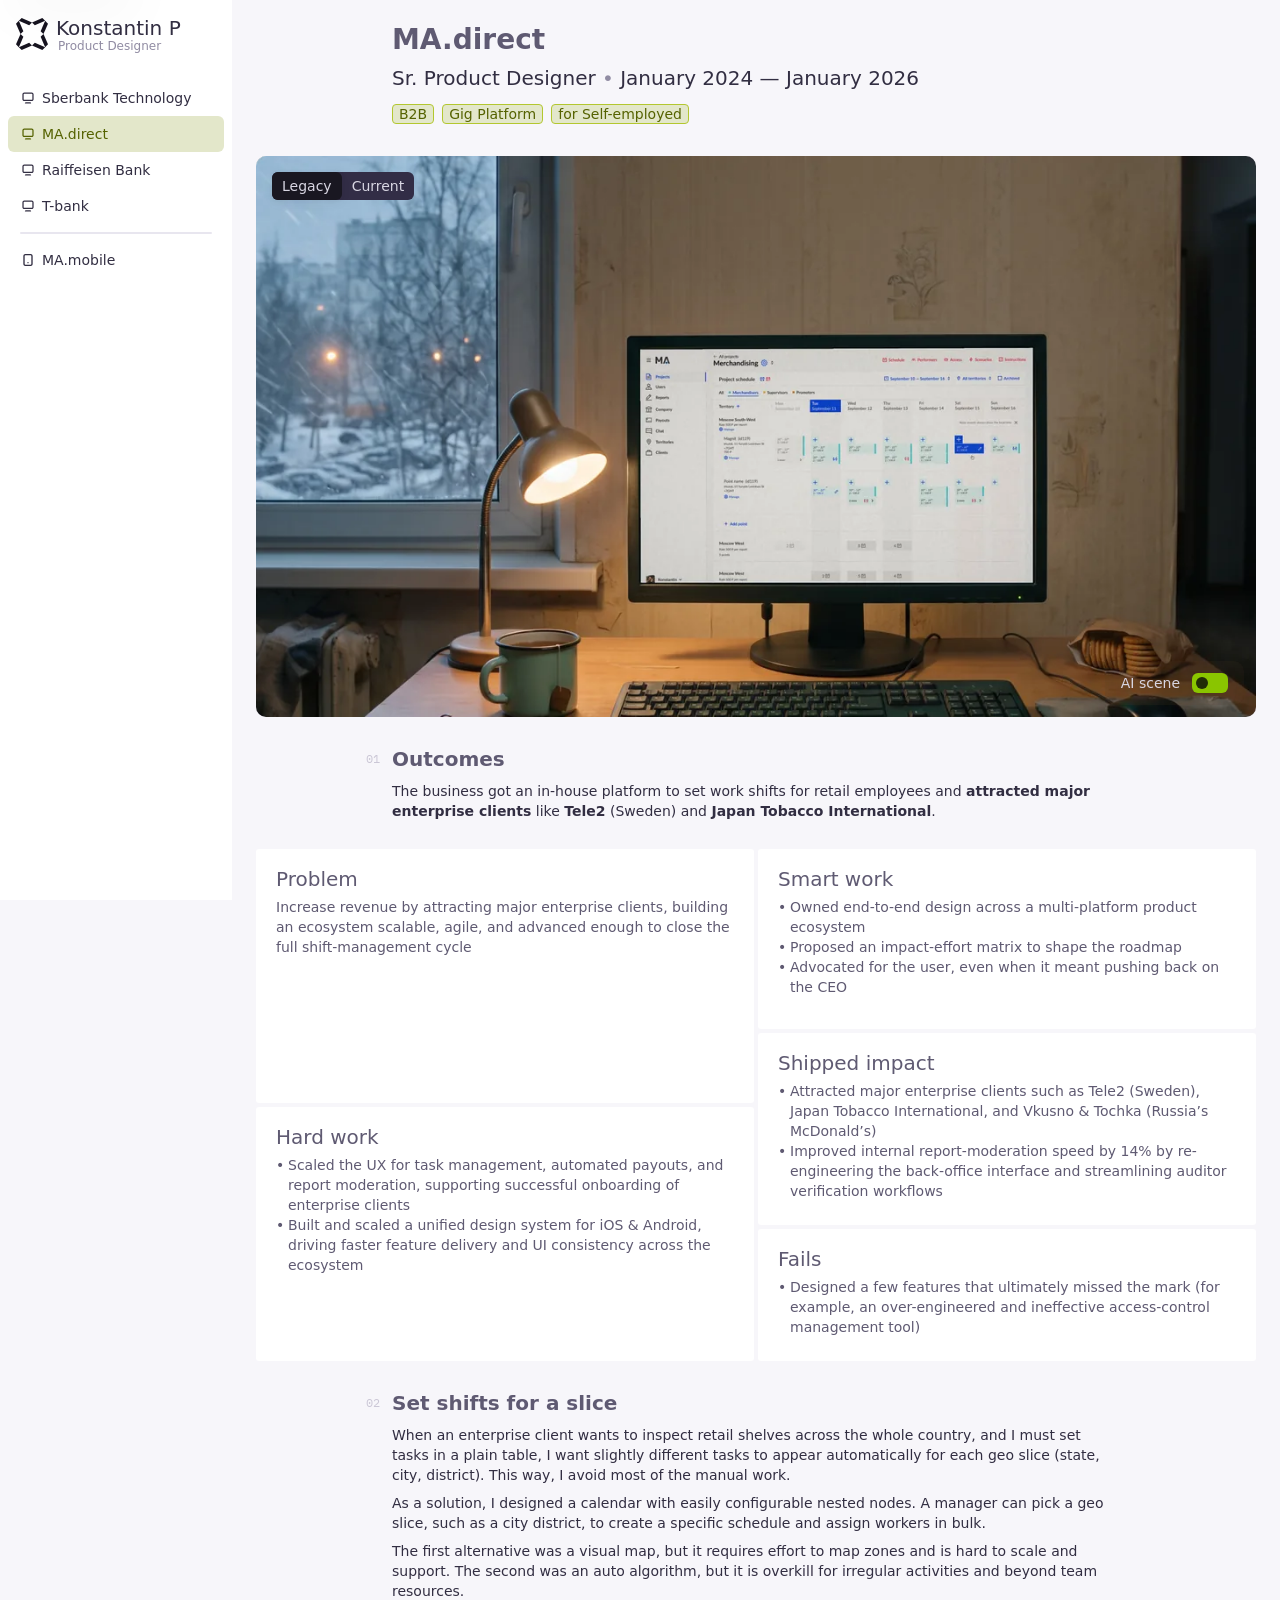
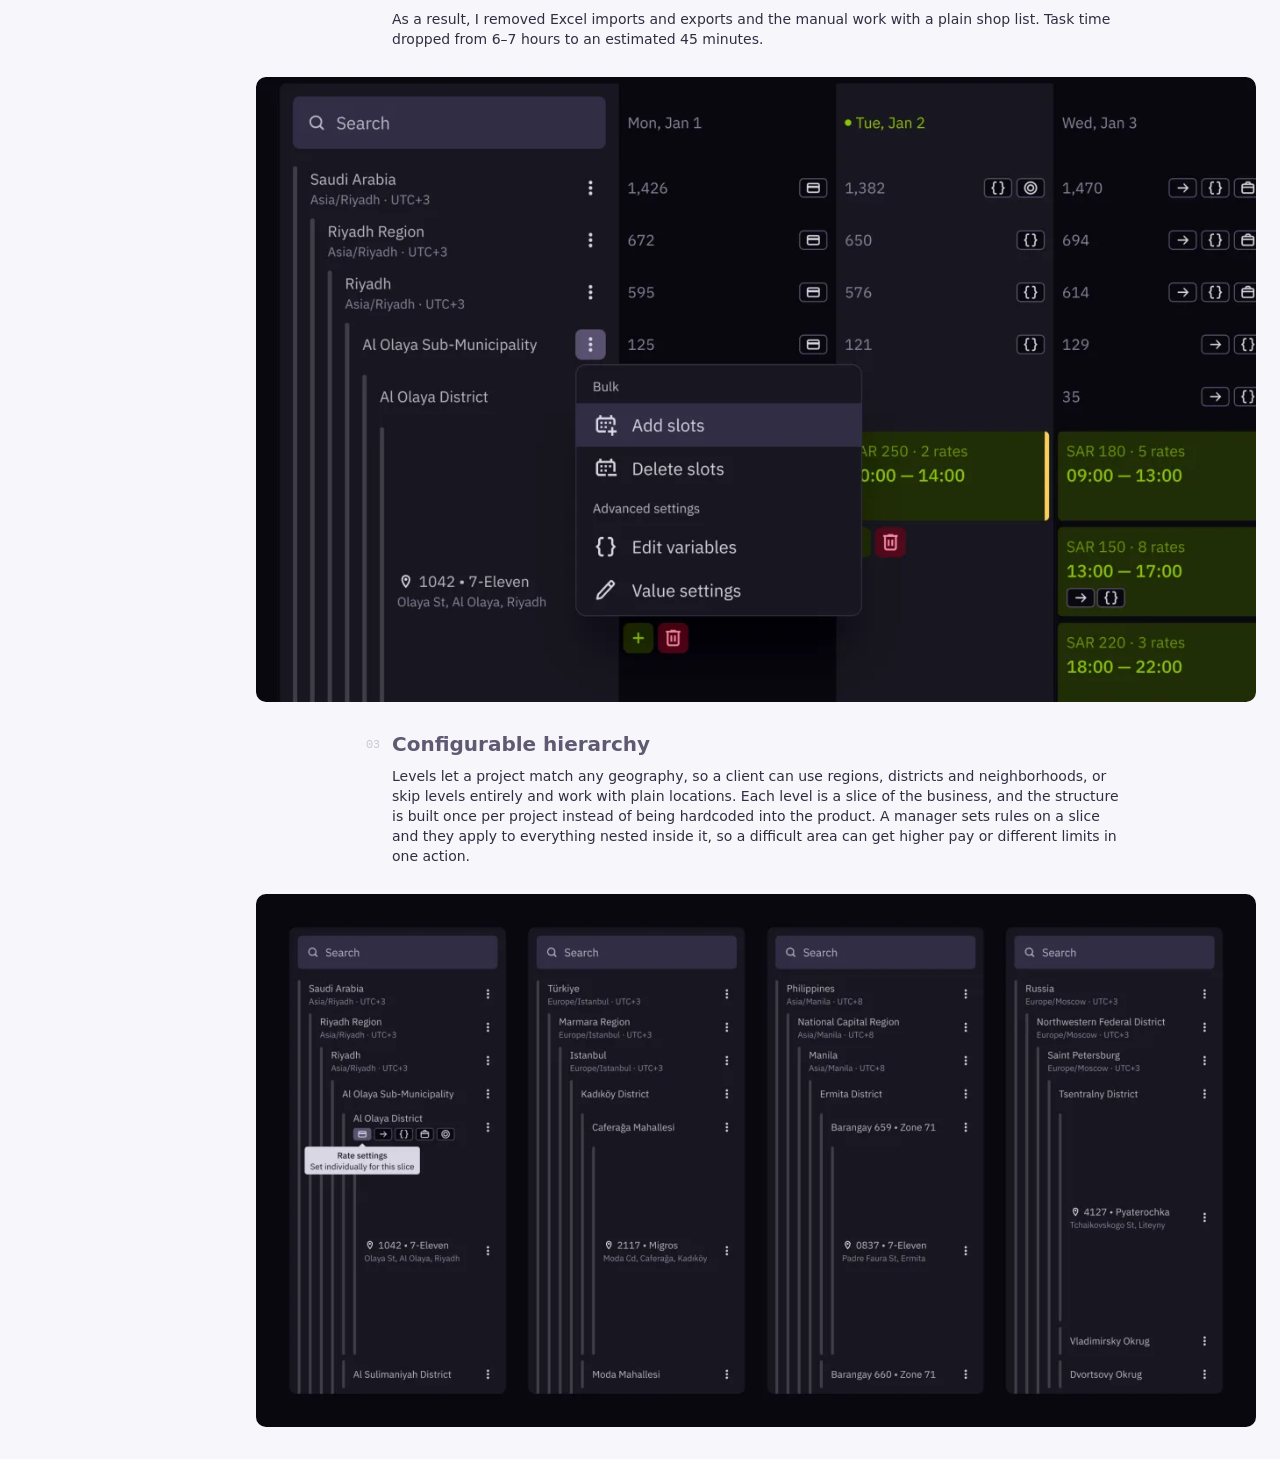
==== ma-direct/index.html @ 79e45d86 "reflection update" ====
<!doctype html>
<html lang="en" dir="ltr" data-root="../">
<head>
  <!-- Page settings: title, description for Google and link previews,
       and the browser bar colour for day and night (theme-color) -->
  <meta charset="utf-8">
  <meta name="viewport" content="width=device-width, initial-scale=1, viewport-fit=cover">
  <title>MA.direct — Konstantin P</title>
  <meta name="description" content="Konstantin P — Sr. Product Designer at MA.direct, January 2024 — January 2026. B2B, Marketplace, for Self-employed.">
  <meta name="color-scheme" content="light dark">
  <meta name="theme-color" content="#ffffff" media="(prefers-color-scheme: light)">
  <meta name="theme-color" content="#191721" media="(prefers-color-scheme: dark)">
  <!-- The small icon in the browser tab -->
  <link rel="icon" href="../assets/img/favicon.svg" type="image/svg+xml">
  <!-- Styles: habibi tokens first, then the site styles (order matters) -->
  <link rel="stylesheet" href="../assets/css/tokens.css">
  <link rel="stylesheet" href="../assets/css/site.css">
  <!-- Visit counter (GoatCounter): https://uxpugovkin.goatcounter.com -->
  <script data-goatcounter="https://uxpugovkin.goatcounter.com/count" async src="//gc.zgo.at/count.js"></script>
</head>
<body data-page="ma-direct">
  <!-- "Skip to content" — only visible to keyboard users who press Tab -->
  <a class="skip-link body-c-regular" href="#main">Skip to content</a>
  <div class="app">
    <!-- SIDEBAR — left empty on purpose. It is filled in automatically from
         the menu list in assets/js/config.js, so every page shows the same menu. -->
    <header class="sidebar" data-sidebar></header>
    <!-- Scripts — the order matters:
         config.js        the name, role and menu list
         icons.js         the sidebar icons
         sidebar.js       builds the sidebar from the two files above
         mobile-bar.js    hides the phone top bar on scroll down
         image-loader.js  grey pulsing placeholder until images load
         toggle-media.js  the Legacy / Current segments and "AI scene" switch
         prefetch.js      loads the other case studies ahead -->
    <script src="../assets/js/config.js"></script>
    <script src="../assets/js/icons.js"></script>
    <script src="../assets/js/sidebar.js"></script>
    <script src="../assets/js/mobile-bar.js"></script>
    <script src="../assets/js/image-loader.js"></script>
    <script src="../assets/js/toggle-media.js"></script>
    <script src="../assets/js/prefetch.js"></script>

    <!-- === PAGE CONTENT ===
         Blocks stack top to bottom, 20px apart (vert-space), in the same
         order as the Content frame in Figma. -->
    <main class="content" id="main">
      <!-- === HEADER: title · role • period · tags === -->
      <header class="paragraph case-header">
        <h1 class="case-header__title header-h1">MA.direct</h1>
        <p class="case-header__meta body-a-regular">Sr. Product Designer <span class="case-header__sep">•</span> January 2024&nbsp;— January 2026</p>
        <ul class="case-header__tags" aria-label="Tags">
          <li class="tag">B2B</li>
          <li class="tag">Gig Platform</li>
          <li class="tag">for Self-employed</li>
        </ul>
      </header>

      <!-- === LEGACY vs CURRENT ===
           One block, four images (Figma: legaсy-demo-ma). The segment group
           picks Legacy or Current, the "AI scene" switch picks the scene or the
           plain screen. Images: -1x.webp (1140px) for normal screens, -2x.webp
           (2280px) for retina screens. -->
      <figure class="media">
        <div class="toggle-media" data-type="legacy">
          <span class="image-loader image-loader--spinner toggle-media__frame">
            <img class="toggle-media__image" data-type="legacy" data-ai="true" src="../assets/img/ma-direct/legacy-ai-scene-1x.webp" srcset="../assets/img/ma-direct/legacy-ai-scene-1x.webp 1140w, ../assets/img/ma-direct/legacy-ai-scene-2x.webp 2280w"
                 sizes="(max-width: 767.98px) calc(100vw - 48px), min(1140px, calc(100vw - 280px))"
                 width="1140" height="640" alt="Before, as an AI-generated scene: the old MA shift scheduler on a desktop monitor by a window on a snowy winter evening, with apartment blocks and street lamps outside, a desk lamp, a green mug with a tea bag, keys, biscuits and an old radiator with a sock drying on it. On screen is the Merchandising project schedule, a week of shifts for each store." decoding="async">
            <img class="toggle-media__image" data-type="legacy" data-ai="false" src="../assets/img/ma-direct/legacy-ui-1x.webp" srcset="../assets/img/ma-direct/legacy-ui-1x.webp 1140w, ../assets/img/ma-direct/legacy-ui-2x.webp 2280w"
                 sizes="(max-width: 767.98px) calc(100vw - 48px), min(1140px, calc(100vw - 280px))"
                 width="1140" height="640" alt="Before: the old MA shift scheduler in a browser. The Merchandising Charts project schedule lists stores by territory (Moscow SW) against a week from Mon, Sep 10 to Sun, Sep 16, with small shift cards showing hours and pay, and a plus button to add a shift on each day." loading="lazy" decoding="async" aria-hidden="true">
            <img class="toggle-media__image" data-type="current" data-ai="true" src="../assets/img/ma-direct/current-ai-scene-1x.webp" srcset="../assets/img/ma-direct/current-ai-scene-1x.webp 1140w, ../assets/img/ma-direct/current-ai-scene-2x.webp 2280w"
                 sizes="(max-width: 767.98px) calc(100vw - 48px), min(1140px, calc(100vw - 280px))"
                 width="1140" height="640" alt="After: the new MA.direct shift planner on a monitor in a Riyadh office at night, with the Kingdom Centre lit green outside the window, a brass lamp, a coffee pot and bookshelves. On screen, the 7-Eleven project shows a location tree down to a single store and a week of shift cards with pay in SAR and hours." loading="lazy" decoding="async" aria-hidden="true">
            <img class="toggle-media__image" data-type="current" data-ai="false" src="../assets/img/ma-direct/current-ui-1x.webp" srcset="../assets/img/ma-direct/current-ui-1x.webp 1140w, ../assets/img/ma-direct/current-ui-2x.webp 2280w"
                 sizes="(max-width: 767.98px) calc(100vw - 48px), min(1140px, calc(100vw - 280px))"
                 width="1140" height="640" alt="Current: the MA.direct shift planner in the browser. The 7-Eleven project, Assignment view, shows a location tree from Saudi Arabia down to store 1042 on Olaya St, daily shift counts for Mon, Jan 1 to Fri, Jan 5, and shift cards with pay and hours, such as SAR 180 · 5 rates, 09:00 — 13:00." loading="lazy" decoding="async" aria-hidden="true">
          </span>
          <!-- Legacy / Current (habibi: segment-group, always Olive Night colours) -->
          <div class="segment-group toggle-media__segments" data-theme="olive-night" role="group" aria-label="Version">
            <button class="segment body-c-regular" type="button" data-type="legacy" aria-pressed="true"
                    data-goatcounter-click="ma-direct-legacy-segment" data-goatcounter-title="Legacy segment — ma-direct">Legacy</button>
            <button class="segment body-c-regular" type="button" data-type="current" aria-pressed="false"
                    data-goatcounter-click="ma-direct-current-segment" data-goatcounter-title="Current segment — ma-direct">Current</button>
          </div>
          <!-- The "AI scene" switch in a frosted pill (always Olive Night colours) -->
          <div class="toggle-media__control" data-theme="olive-night">
            <button class="switch-and-text toggle-media__switch" type="button" role="switch" aria-checked="true" dir="rtl"
                    data-goatcounter-click="ma-direct-ai-scene-toggle" data-goatcounter-title="AI scene switch — ma-direct">
              <span class="switch" aria-hidden="true"><span class="switch__knob"></span></span>
              <span class="body-c-regular">AI scene</span>
            </button>
          </div>
        </div>
      </figure>

      <!-- === SECTION — numbered automatically (01, 02…): title + text === -->
      <section class="paragraph case-section" aria-labelledby="outcomes">
        <h2 class="case-section__title header-h3" id="outcomes">Outcomes</h2>
        <p class="case-section__body body-c-regular">The business got an in-house platform to set work shifts for retail employees and <strong>attracted major enterprise clients</strong> like <strong>Tele2</strong> (Sweden) and <strong>Japan Tobacco International</strong>.</p>
      </section>

      <!-- === REFLECTION CARDS ===
           Left column: Problem · Hard work
           Right column: Smart work · Shipped impact · Fails -->
      <section class="cards" aria-label="Reflection">
        <div class="cards__grid">
          <div class="cards__col">
            <article class="card card--grow">
              <h2 class="card__title body-a-regular">Problem</h2>
              <p class="body-c-regular">Increase revenue by attracting major enterprise clients, building an ecosystem scalable, agile, and advanced enough to close the full shift-management cycle</p>
            </article>
            <article class="card card--grow">
              <h2 class="card__title body-a-regular">Hard work</h2>
              <ul class="card__list body-c-regular">
                <li>Scaled the UX for task management, automated payouts, and report moderation, supporting successful onboarding of enterprise clients</li>
                <li>Built and scaled a unified design system for iOS &amp; Android, driving faster feature delivery and UI consistency across the ecosystem</li>
              </ul>
            </article>
          </div>
          <div class="cards__col">
            <article class="card card--grow">
              <h2 class="card__title body-a-regular">Smart work</h2>
              <ul class="card__list body-c-regular">
                <li>Owned end-to-end design across a multi-platform product ecosystem</li>
                <li>Proposed an impact-effort matrix to shape the roadmap</li>
                <li>Advocated for the user, even when it meant pushing back on the CEO</li>
              </ul>
            </article>
            <article class="card card--grow">
              <h2 class="card__title body-a-regular">Shipped impact</h2>
              <ul class="card__list body-c-regular">
                <li>Attracted major enterprise clients such as Tele2 (Sweden), Japan Tobacco International, and Vkusno &amp; Tochka (Russia’s McDonald’s)</li>
                <li>Improved internal report-moderation speed by 14% by re-engineering the back-office interface and streamlining auditor verification workflows</li>
              </ul>
            </article>
            <article class="card">
              <h2 class="card__title body-a-regular">Fails</h2>
              <ul class="card__list body-c-regular">
                <li>Designed a few features that ultimately missed the mark (for example, an over-engineered and ineffective access-control management tool)</li>
              </ul>
            </article>
          </div>
        </div>
      </section>

      <!-- === SECTION — numbered automatically (01, 02…): title + text === -->
      <section class="paragraph case-section" aria-labelledby="title">
        <h2 class="case-section__title header-h3" id="slice">Set shifts for a slice</h2>
        <p class="case-section__body body-c-regular">When an enterprise client wants to inspect retail shelves across the whole country, and I must set tasks in a plain table, I want slightly different tasks to appear automatically for each geo slice (state, city, district). This way, I avoid most of the manual work.</p>
        <p class="case-section__body body-c-regular">As a solution, I designed a calendar with easily configurable nested nodes. A manager can pick a geo slice, such as a city district, to create a specific schedule and assign workers in bulk.</p>
        <p class="case-section__body body-c-regular">The first alternative was a visual map, but it requires effort to map zones and is hard to scale and support. The second was an auto algorithm, but it is overkill for irregular activities and beyond team resources.</p>
        <p class="case-section__body body-c-regular">As a result, I removed Excel imports and exports and the manual work with a plain shop list. Task time dropped from 6–7 hours to an estimated 45 minutes.</p>
      </section>

      <!-- === IMAGES ===
           Each image: the 1140px file for normal screens, the 2160px file for
           retina screens and when clicked (opens full size). -->
      <figure class="media">
        <a class="media__link" href="../assets/img/ma-direct/slice-calendar-2160.webp">
          <span class="image-loader image-loader--spinner">
            <img class="media__image" src="../assets/img/ma-direct/slice-calendar-1140.webp" srcset="../assets/img/ma-direct/slice-calendar-1140.webp 1140w, ../assets/img/ma-direct/slice-calendar-2160.webp 2160w"
                 sizes="(max-width: 767.98px) calc(100vw - 48px), min(1140px, calc(100vw - 280px))"
                 width="2160" height="1350" alt="Close-up of the MA.direct shift planner: a location tree from Saudi Arabia through Riyadh Region, Riyadh and Al Olaya Sub-Municipality down to Al Olaya District and store 1042 on Olaya St. A bulk menu is open on Al Olaya Sub-Municipality with Add slots, Delete slots, Edit variables and Value settings, next to daily counts for Mon, Jan 1 to Wed, Jan 3 and shift cards such as SAR 180 · 5 rates, 09:00 — 13:00." loading="lazy" decoding="async">
          </span>
          <span class="visually-hidden">(opens full size)</span>
        </a>
      </figure>

      <!-- === SECTION — numbered automatically (01, 02…): title + text === -->
      <section class="paragraph case-section" aria-labelledby="hierarchy">
        <h2 class="case-section__title header-h3" id="hierarchy">Configurable hierarchy</h2>
        <p class="case-section__body body-c-regular">Levels let a project match any geography, so a client can use regions, districts and neighborhoods, or skip levels entirely and work with plain locations. Each level is a slice of the business, and the structure is built once per project instead of being hardcoded into the product. A manager sets rules on a slice and they apply to everything nested inside it, so a difficult area can get higher pay or different limits in one action.</p>
      </section>

      <figure class="media">
        <a class="media__link" href="../assets/img/ma-direct/levels-2160.webp">
          <span class="image-loader image-loader--spinner">
            <img class="media__image" src="../assets/img/ma-direct/levels-1140.webp" srcset="../assets/img/ma-direct/levels-1140.webp 1140w, ../assets/img/ma-direct/levels-2160.webp 2160w"
                 sizes="(max-width: 767.98px) calc(100vw - 48px), min(1140px, calc(100vw - 280px))"
                 width="2160" height="1152" alt="Four location trees side by side, each set up with different levels: Saudi Arabia, Riyadh Region, Riyadh, Al Olaya Sub-Municipality and Al Olaya District down to a 7-Eleven store, with a Rate settings tooltip, set individually for this slice; Türkiye, Marmara Region, Istanbul, Kadıköy District and Caferağa Mahallesi down to a Migros store; the Philippines, National Capital Region, Manila, Ermita District and Barangay 659 down to a 7-Eleven; and Russia, Northwestern Federal District, Saint Petersburg and Tsentralny District down to a Pyaterochka store." loading="lazy" decoding="async">
          </span>
          <span class="visually-hidden">(opens full size)</span>
        </a>
      </figure>

      <!-- Add more sections above; numbers update automatically -->
    </main>
  </div>
</body>
</html>
---- assets/css/tokens.css ----
/* ==========================================================================
   habibi TOKENS — table of contents

   Every colour, font, radius and shadow on the site comes from these files.
   They mirror the habibi-library Figma file (variables + styles).
   Do not edit values by hand — update them in Figma and regenerate.

   Every page loads this file first, then site.css.

   ─── Day and night ────────────────────────────────────────────────────────
   The site follows the visitor's device setting:
     day   → Olive          (colours-olive.css)
     night → Olive Night    (colours-olive-night.css)

   A page can use another day / night pair, like a variable mode set on a
   Figma frame. Add it to the page's <html> tag:
     <html data-palette="classic">   day → Light, night → Dark  (MA.direct)

   To force one theme for a whole page, whatever the device says:
     <html data-theme="olive">   "olive-night"   "light"   "dark"
   data-theme always wins over data-palette.
   ========================================================================== */

@import url("tokens/fonts.css");
@import url("tokens/radius.css");
@import url("tokens/shadows.css");
@import url("tokens/text-styles.css");

/* The order of the colour files matters: Dark must come after Light,
   so on "classic" pages the night colours replace the day ones */
@import url("tokens/colours-olive.css");
@import url("tokens/colours-olive-night.css");
@import url("tokens/colours-light.css");
@import url("tokens/colours-dark.css");
---- assets/css/site.css ----
/* ==========================================================================
   SITE STYLES — table of contents

   Layout and components. Every page loads tokens.css first, then this file.
   Each line below loads one file from the site/ folder, which holds one
   component or one page block, like a page in the Figma file.

   Every colour, radius, shadow and text style comes from the habibi tokens
   (tokens.css). Hex values are never written in these files.

   ORDER MATTERS. Like layers in Figma, later files sit "on top": if two
   files style the same thing, the later one wins. Keep mobile.css last.

   To change a component, open its file. To add a new one, create a file
   in site/ and add a line here.
   ========================================================================== */

/* Foundations */
@import url("site/settings.css");          /* spacing, sidebar width, animation speed */
@import url("site/base.css");              /* browser clean-up, page background and text */
@import url("site/layout.css");            /* sidebar + content column side by side */

/* Navigation */
@import url("site/sidebar.css");           /* the left panel: logo, name, menu area */
@import url("site/menu.css");              /* one menu row: default / hover / active */

/* Page blocks */
@import url("site/empty-state.css");       /* "coming soon" and "page not found" */
@import url("site/case-header.css");       /* case study title, role, tags + text block */
@import url("site/case-section.css");      /* numbered text sections (01, 02…) */
@import url("site/home-cards.css");        /* the four big cards on the home page */
@import url("site/media.css");             /* image blocks, video, images side by side */
@import url("site/toggle-media.css");      /* Legacy vs Current: four images, segments + a switch */
@import url("site/arrow.css");             /* the down arrow between before / after */
@import url("site/reflection-cards.css");  /* Problem, Hard work, Smart work… */

/* Components */
@import url("site/button.css");            /* habibi button, all variants */
@import url("site/switch.css");            /* habibi switch */
@import url("site/segment.css");           /* habibi segment-group */
@import url("site/cta-banner.css");        /* picture strip with a button ("Explore my Figma") */
@import url("site/image-loader.css");      /* grey pulsing placeholder while images load */
@import url("site/tag.css");               /* habibi tag */

/* Phones — must stay last */
@import url("site/mobile.css");            /* layout changes below 768px */
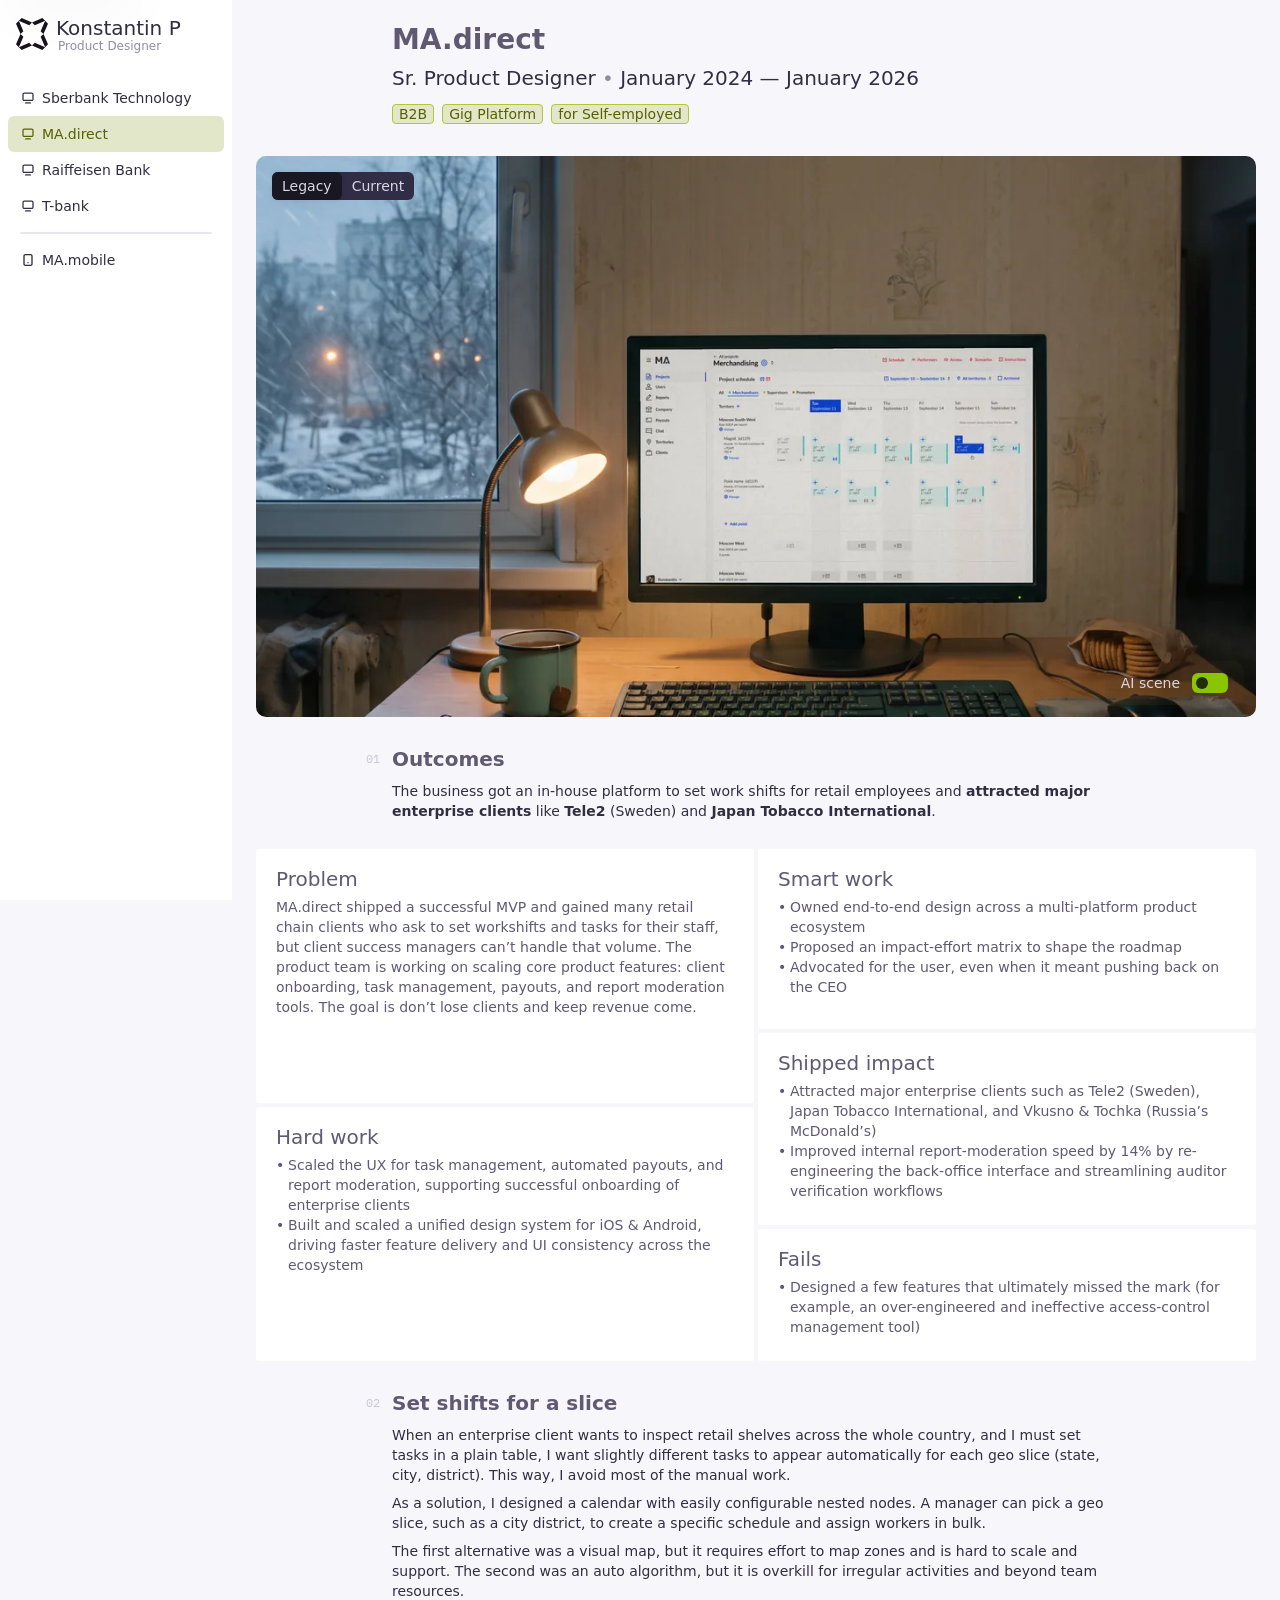
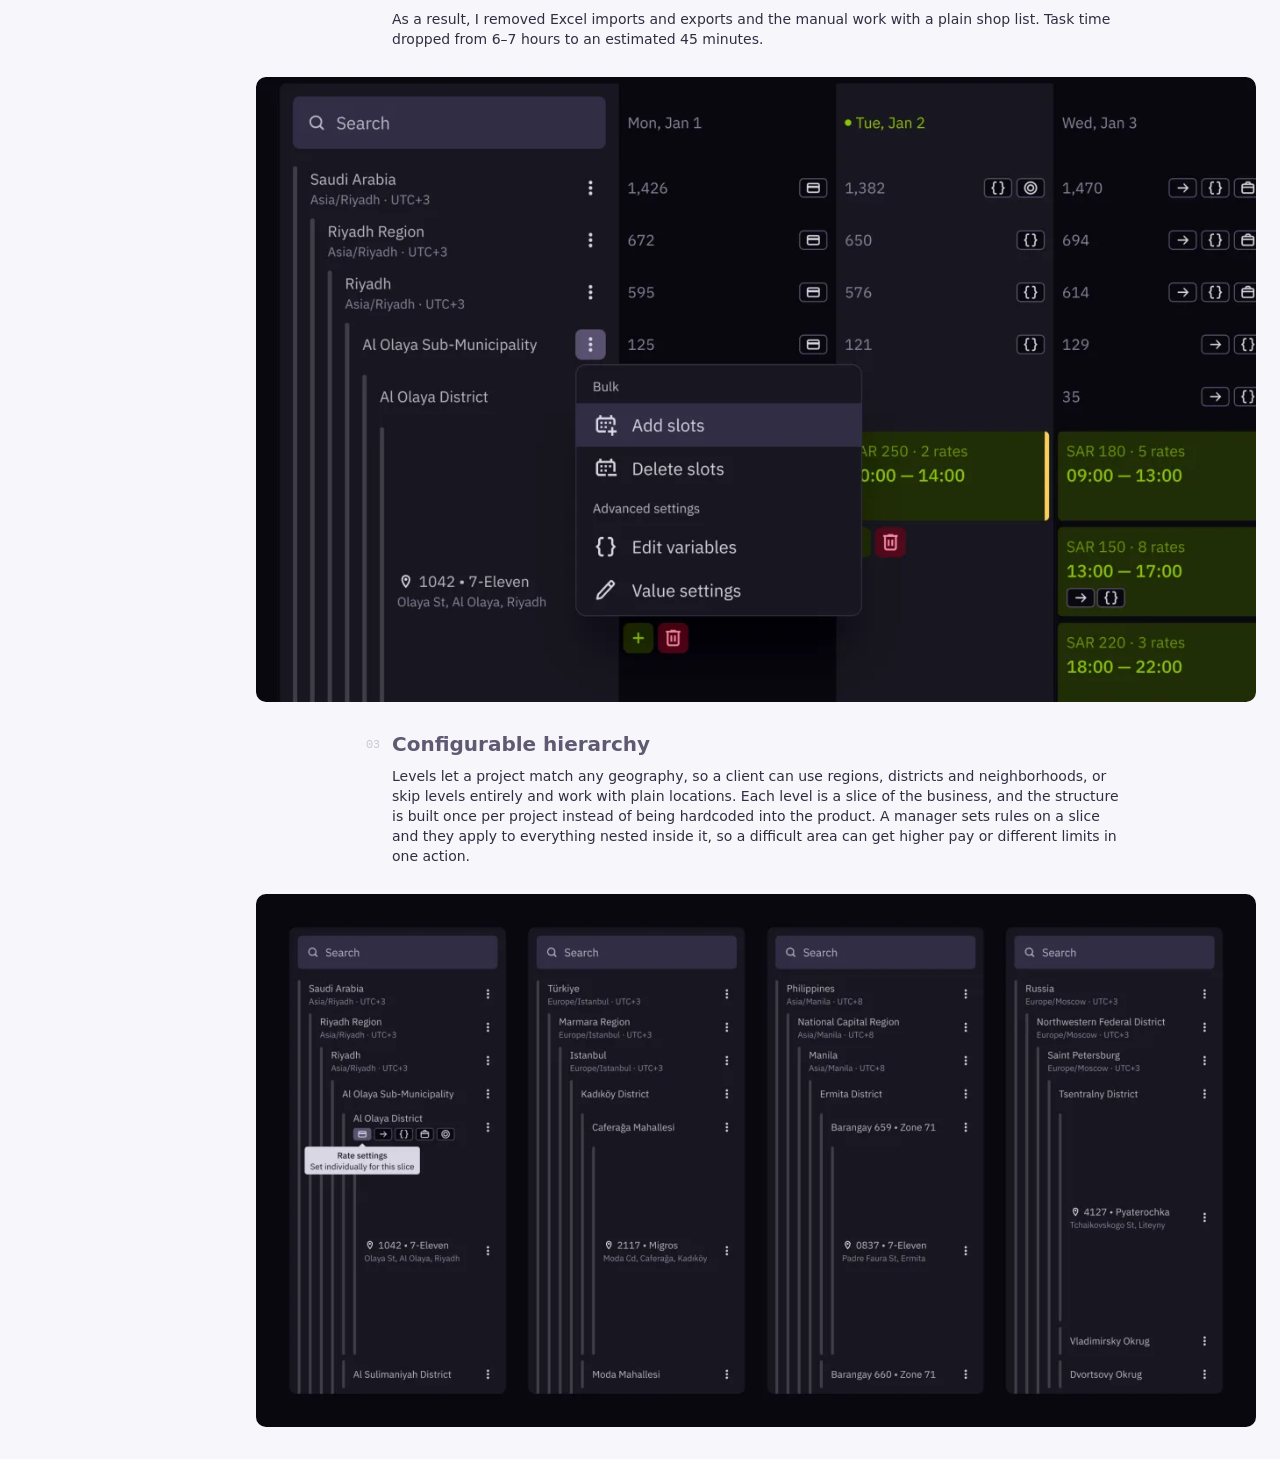
==== commit 1b68f533: "Problems update" ====
--- a/ma-direct/index.html
+++ b/ma-direct/index.html
@@ -109,7 +109,7 @@
           <div class="cards__col">
             <article class="card card--grow">
               <h2 class="card__title body-a-regular">Problem</h2>
-              <p class="body-c-regular">Increase revenue by attracting major enterprise clients, building an ecosystem scalable, agile, and advanced enough to close the full shift-management cycle</p>
+              <p class="body-c-regular">MA.direct shipped a successful MVP and gained many retail chain clients who ask to set workshifts and tasks for their staff, but client success managers can’t handle that volume. The product team is working on scaling core product features: client onboarding, task management, payouts, and report moderation tools. The goal is don’t lose clients and keep revenue come.</p>
             </article>
             <article class="card card--grow">
               <h2 class="card__title body-a-regular">Hard work</h2>
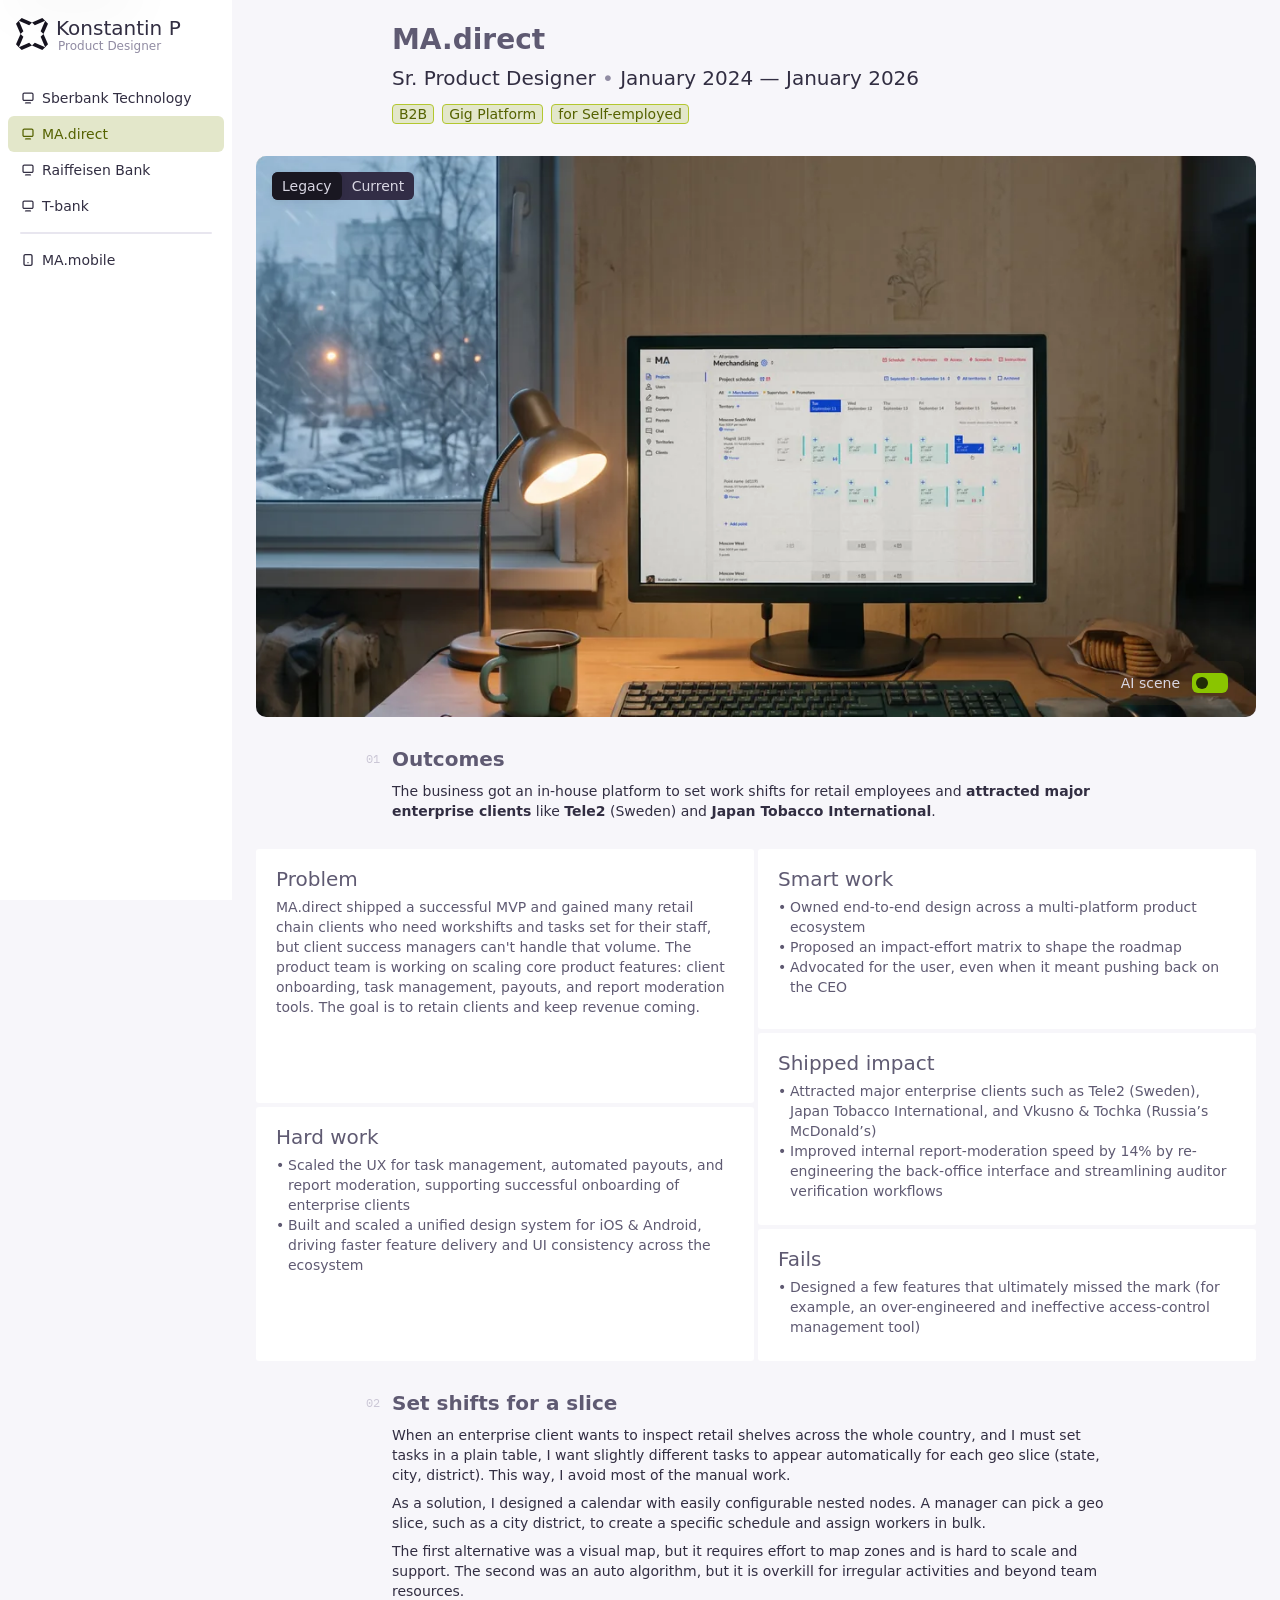
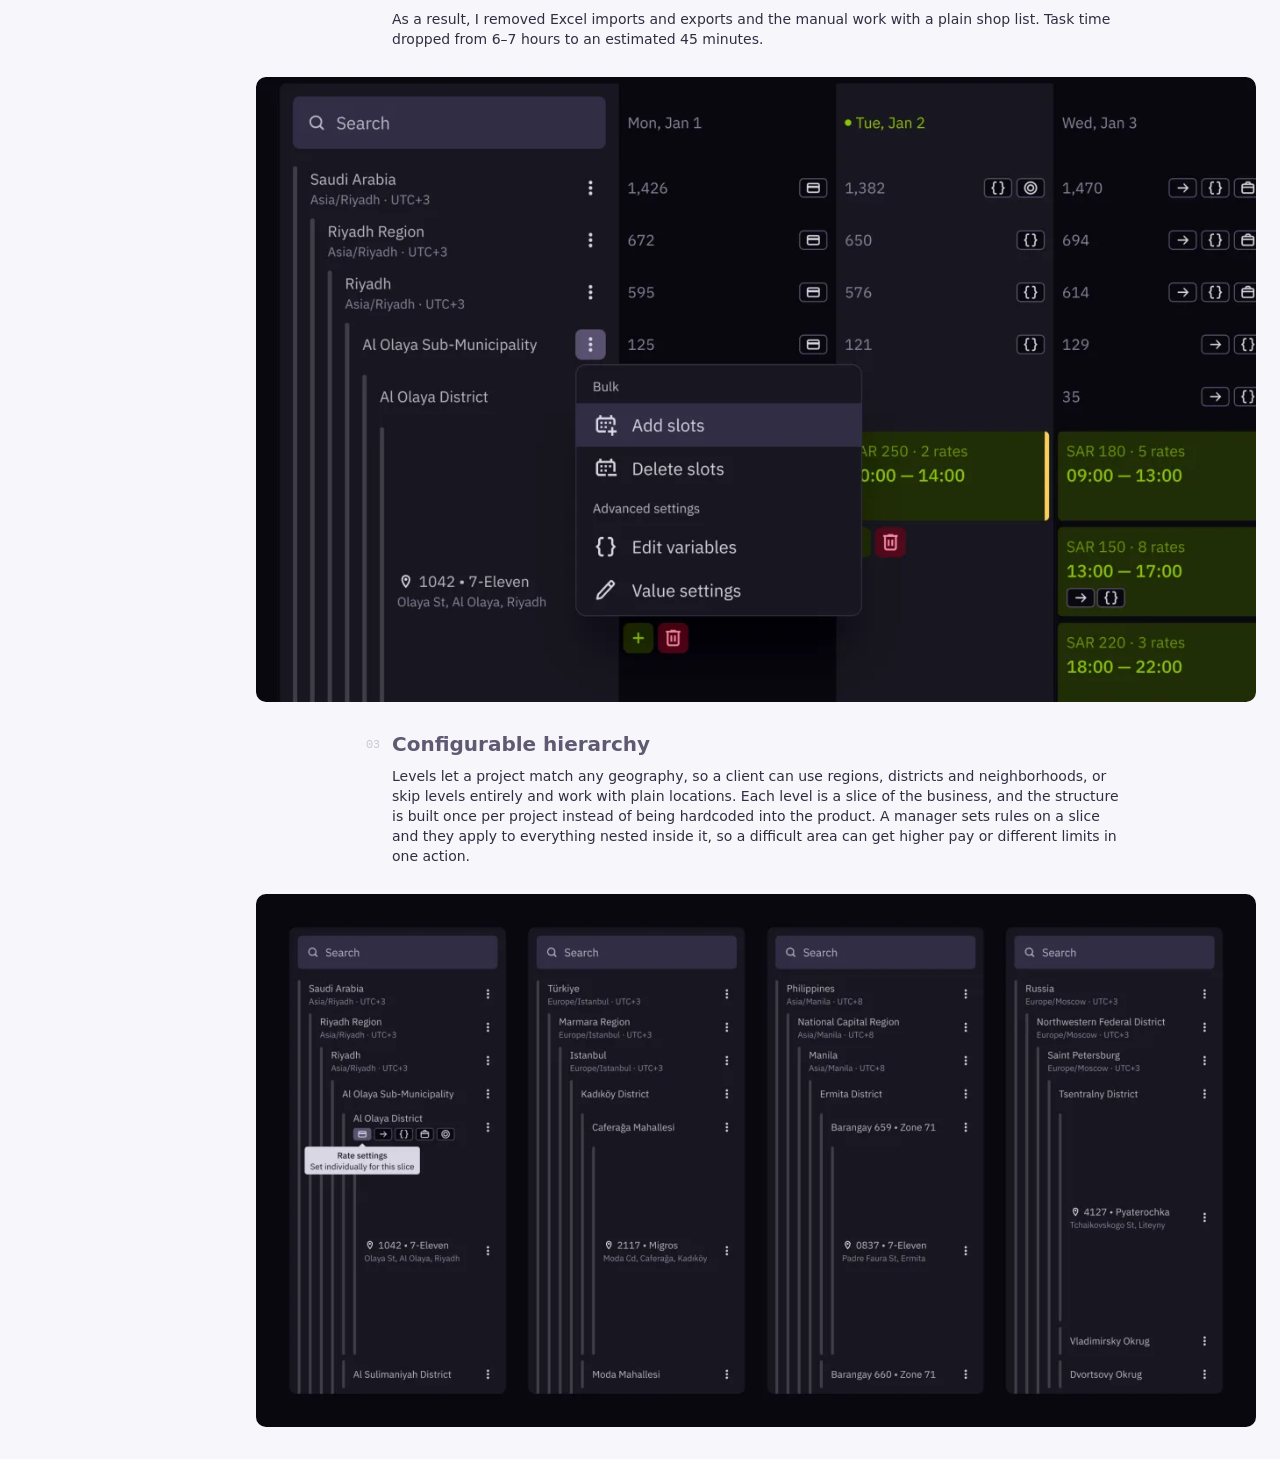
==== commit a750a8ad: "Text fixes" ====
--- a/ma-direct/index.html
+++ b/ma-direct/index.html
@@ -109,7 +109,7 @@
           <div class="cards__col">
             <article class="card card--grow">
               <h2 class="card__title body-a-regular">Problem</h2>
-              <p class="body-c-regular">MA.direct shipped a successful MVP and gained many retail chain clients who ask to set workshifts and tasks for their staff, but client success managers can’t handle that volume. The product team is working on scaling core product features: client onboarding, task management, payouts, and report moderation tools. The goal is don’t lose clients and keep revenue come.</p>
+              <p class="body-c-regular">MA.direct shipped a successful MVP and gained many retail chain clients who need workshifts and tasks set for their staff, but client success managers can't handle that volume. The product team is working on scaling core product features: client onboarding, task management, payouts, and report moderation tools. The goal is to retain clients and keep revenue coming.</p>
             </article>
             <article class="card card--grow">
               <h2 class="card__title body-a-regular">Hard work</h2>
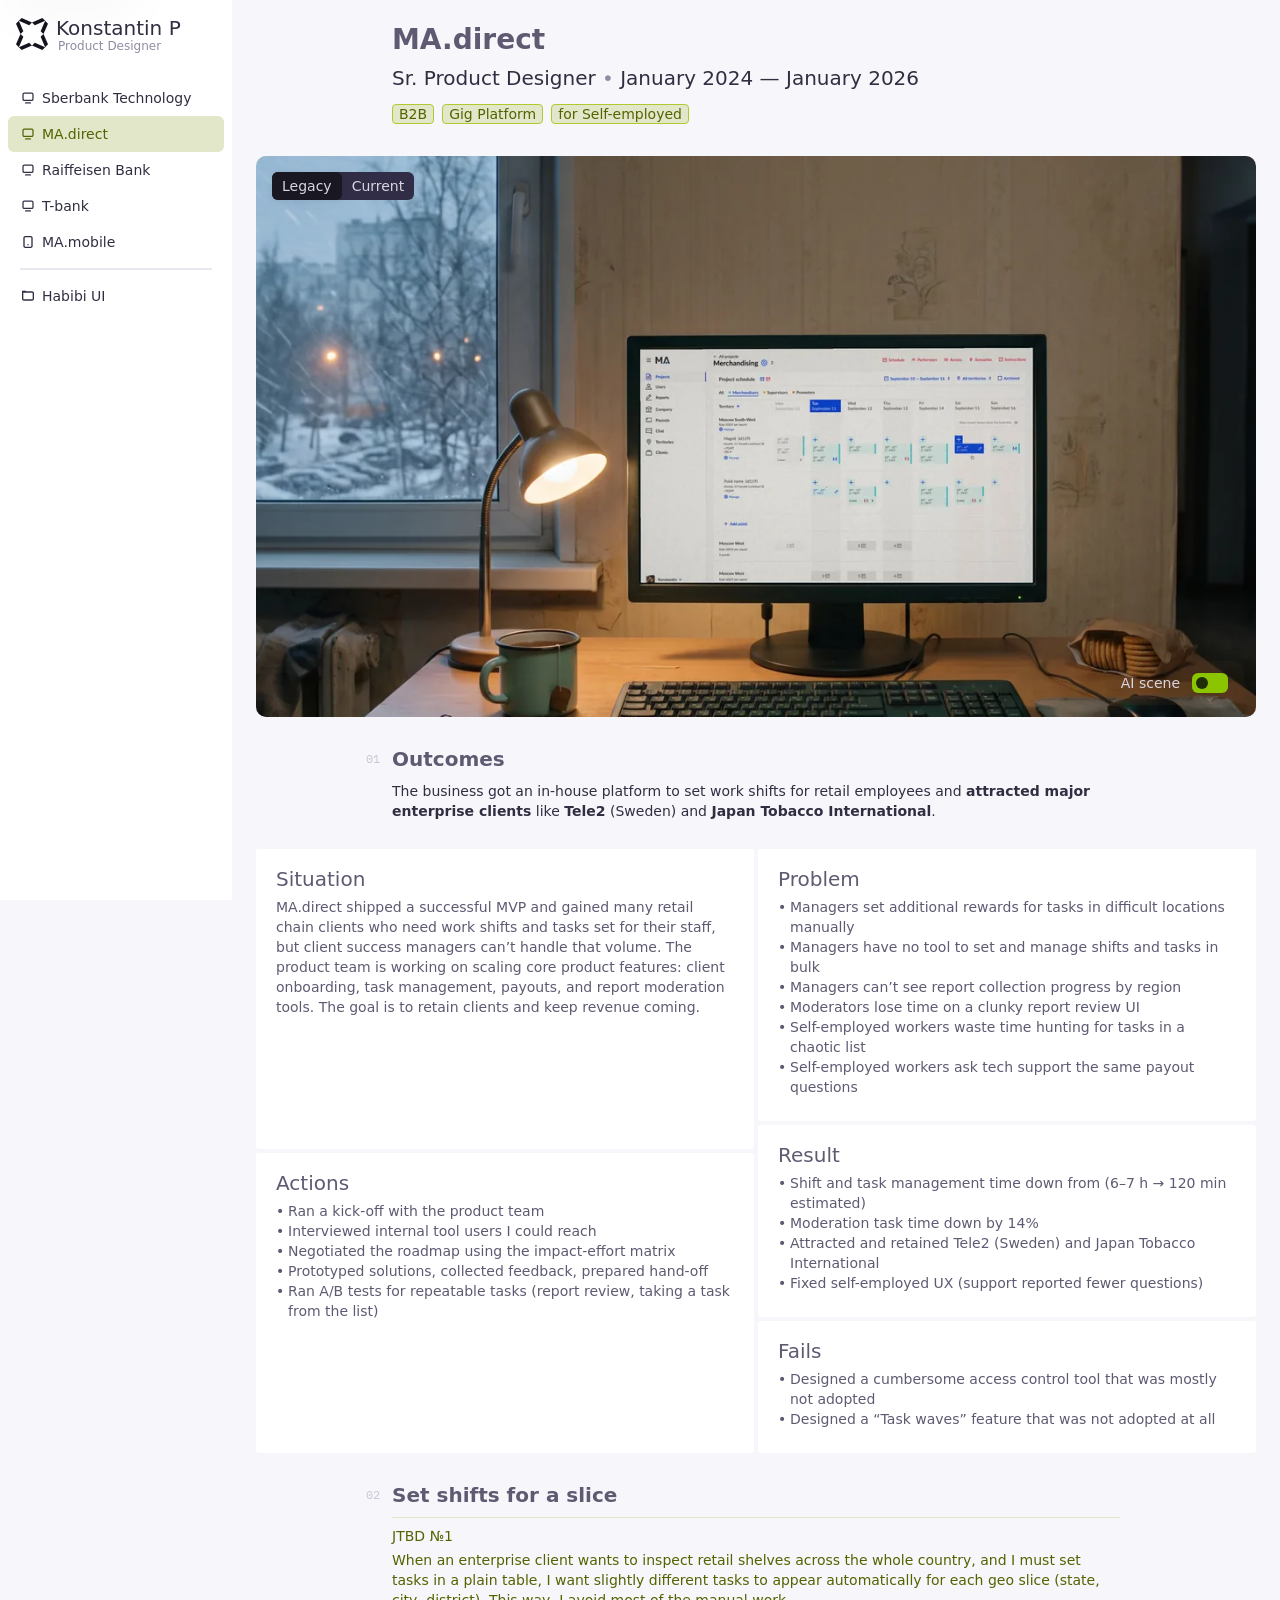
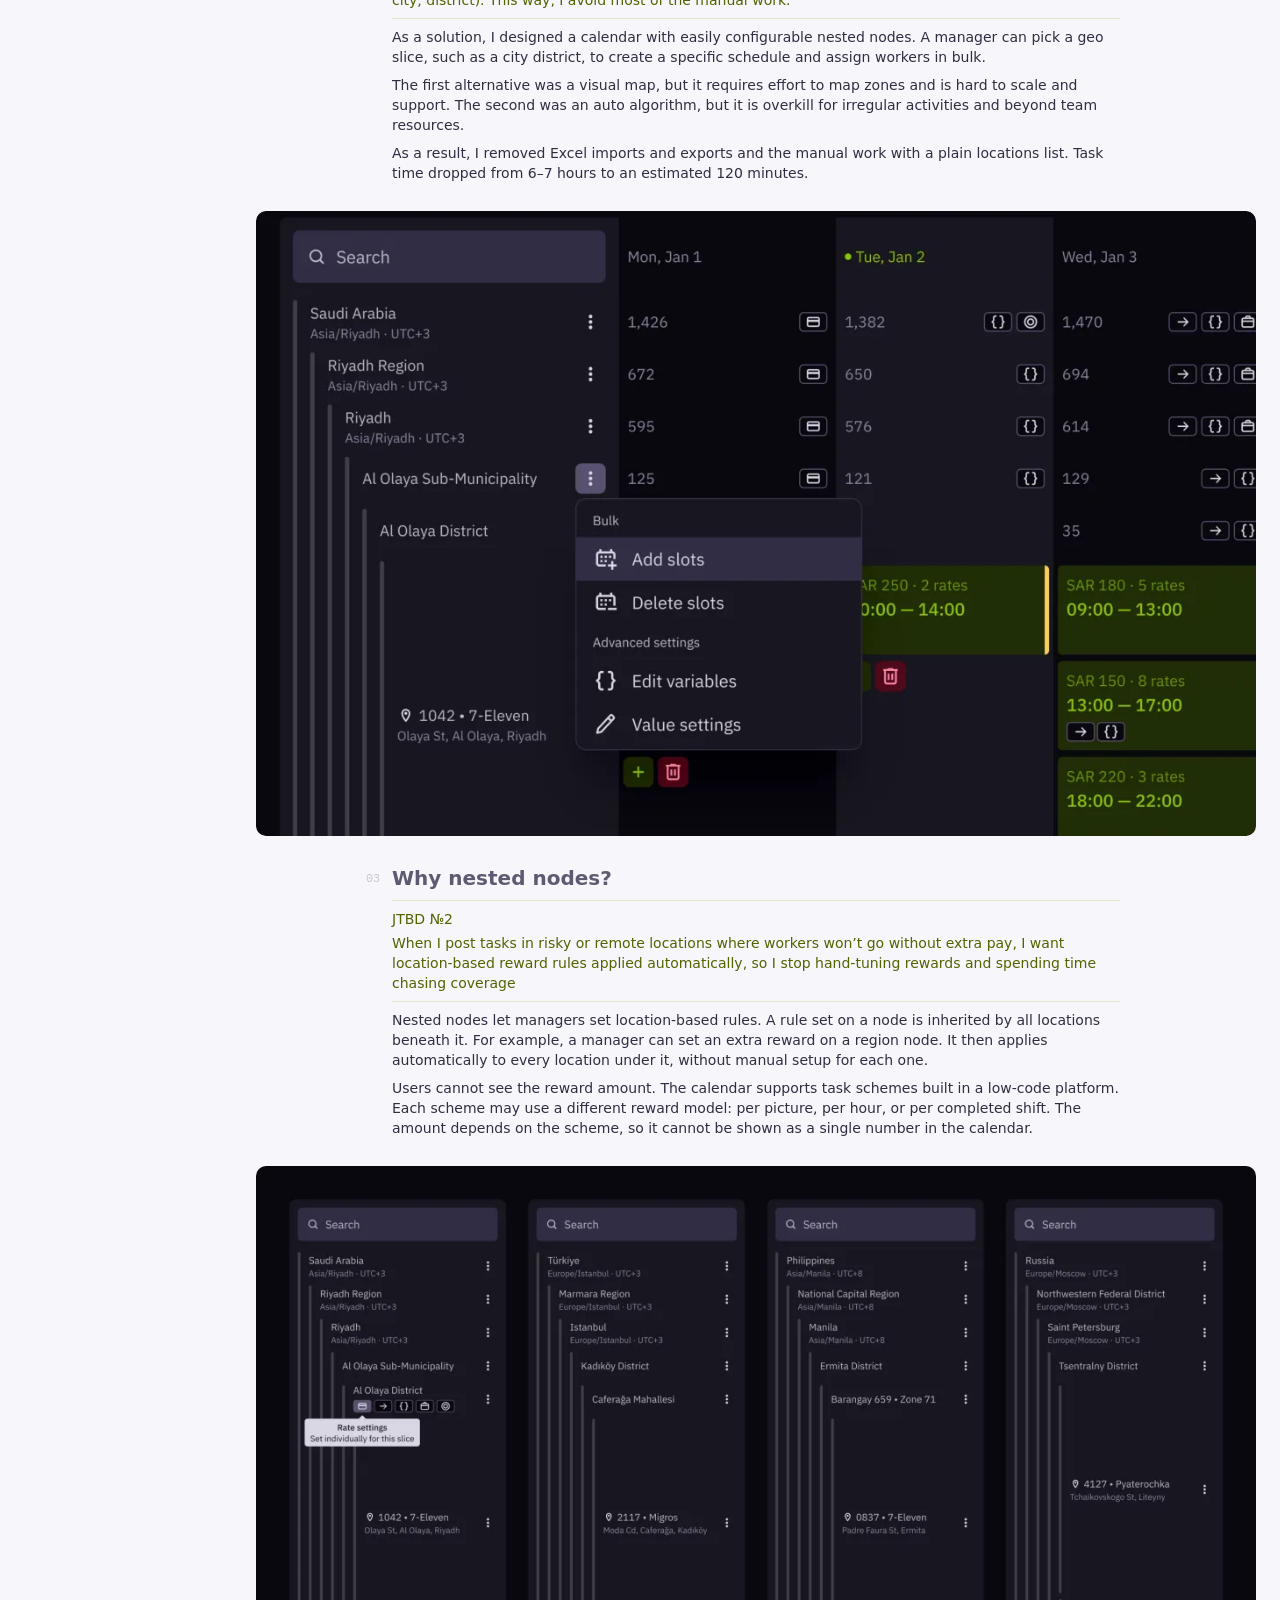
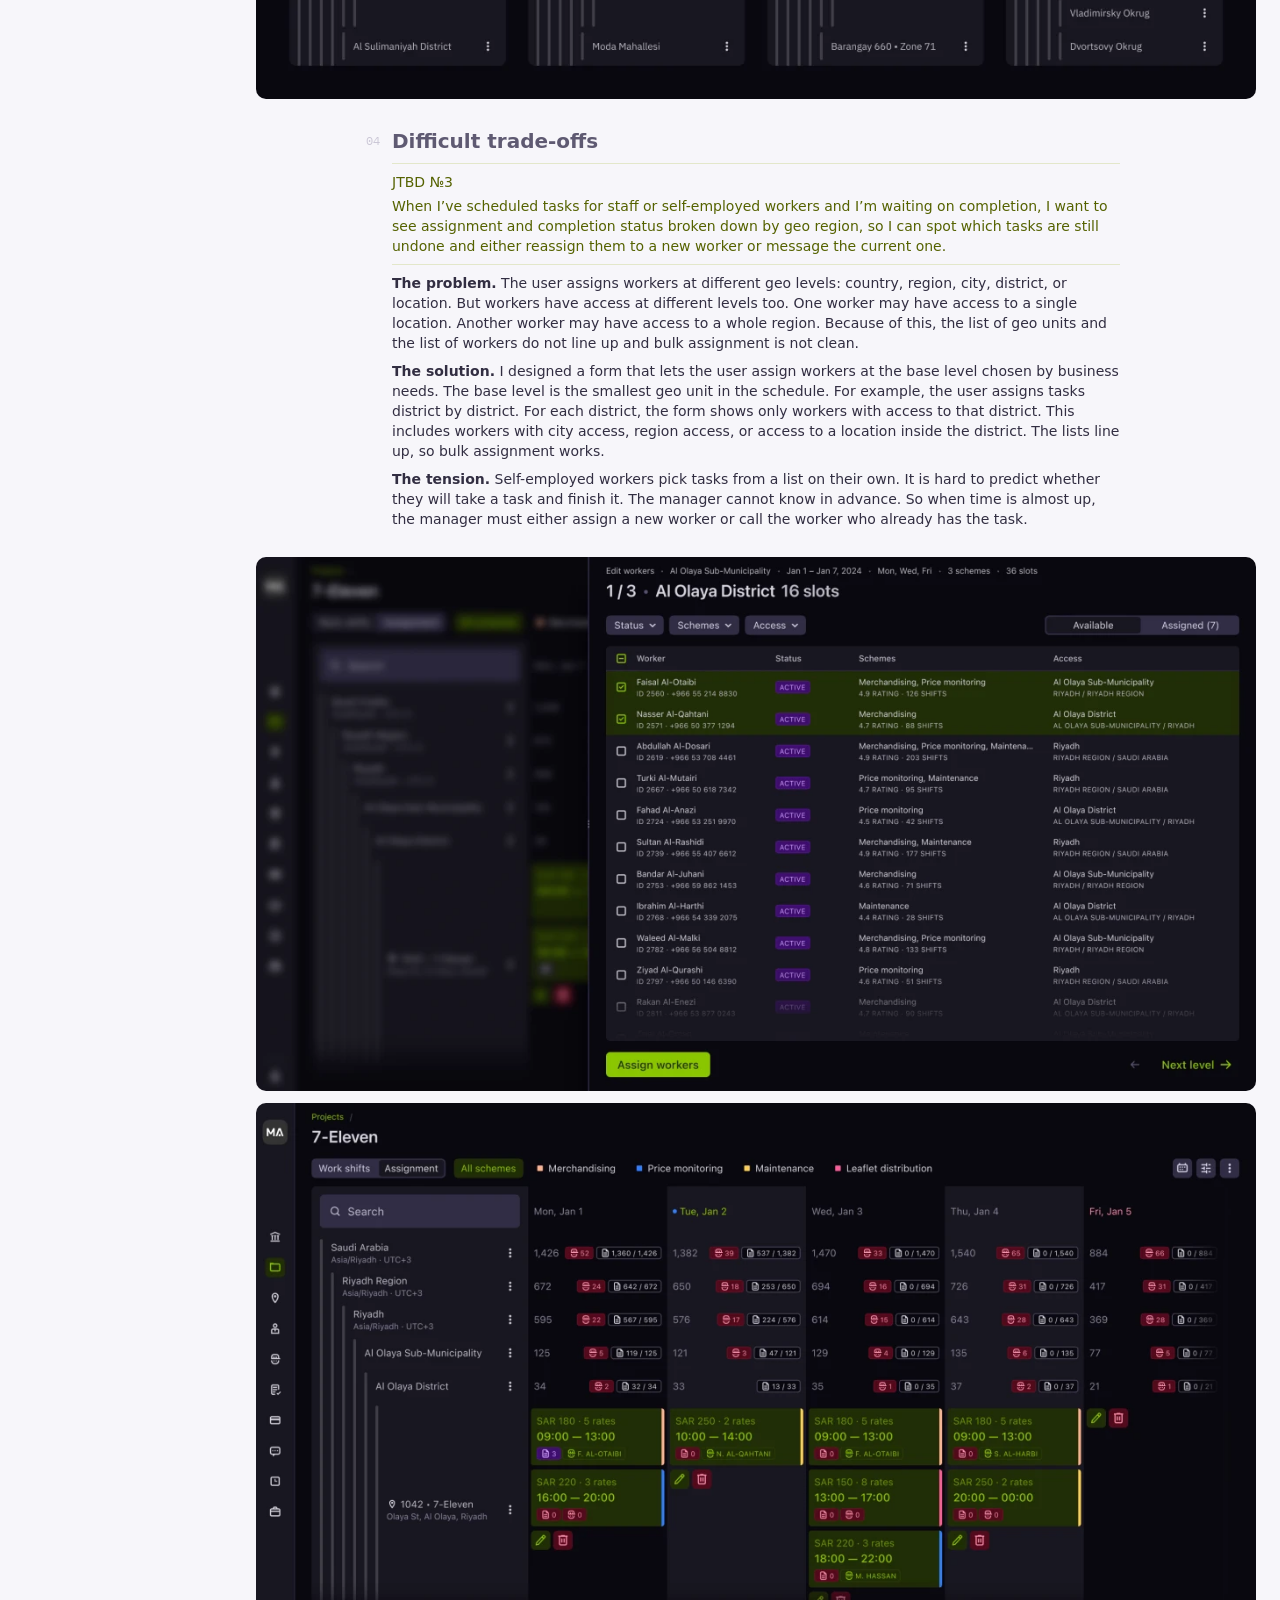
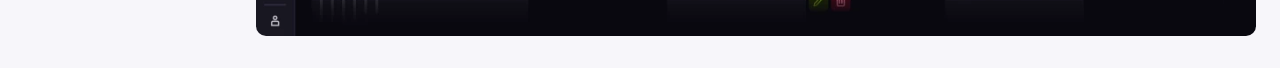
==== commit 5c62273b: "ma fix" ====
--- a/ma-direct/index.html
+++ b/ma-direct/index.html
@@ -102,56 +102,68 @@
       </section>
 
       <!-- === REFLECTION CARDS ===
-           Left column: Problem · Hard work
-           Right column: Smart work · Shipped impact · Fails -->
+           Left column: Situation · Actions
+           Right column: Problem · Result · Fails -->
       <section class="cards" aria-label="Reflection">
         <div class="cards__grid">
           <div class="cards__col">
             <article class="card card--grow">
+              <h2 class="card__title body-a-regular">Situation</h2>
+              <p class="body-c-regular">MA.direct shipped a successful MVP and gained many retail chain clients who need work shifts and tasks set for their staff, but client success managers can’t handle that volume. The product team is working on scaling core product features: client onboarding, task management, payouts, and report moderation tools. The goal is to retain clients and keep revenue coming.</p>
+            </article>
+            <article class="card card--grow">
+              <h2 class="card__title body-a-regular">Actions</h2>
+              <ul class="card__list body-c-regular">
+                <li>Ran a kick-off with the product team</li>
+                <li>Interviewed internal tool users I could reach</li>
+                <li>Negotiated the roadmap using the impact-effort matrix</li>
+                <li>Prototyped solutions, collected feedback, prepared hand-off</li>
+                <li>Ran A/B tests for repeatable tasks (report review, taking a task from the list)</li>
+              </ul>
+            </article>
+          </div>
+          <div class="cards__col">
+            <article class="card card--grow">
               <h2 class="card__title body-a-regular">Problem</h2>
-              <p class="body-c-regular">MA.direct shipped a successful MVP and gained many retail chain clients who need workshifts and tasks set for their staff, but client success managers can't handle that volume. The product team is working on scaling core product features: client onboarding, task management, payouts, and report moderation tools. The goal is to retain clients and keep revenue coming.</p>
-            </article>
-            <article class="card card--grow">
-              <h2 class="card__title body-a-regular">Hard work</h2>
-              <ul class="card__list body-c-regular">
-                <li>Scaled the UX for task management, automated payouts, and report moderation, supporting successful onboarding of enterprise clients</li>
-                <li>Built and scaled a unified design system for iOS &amp; Android, driving faster feature delivery and UI consistency across the ecosystem</li>
-              </ul>
-            </article>
-          </div>
-          <div class="cards__col">
-            <article class="card card--grow">
-              <h2 class="card__title body-a-regular">Smart work</h2>
-              <ul class="card__list body-c-regular">
-                <li>Owned end-to-end design across a multi-platform product ecosystem</li>
-                <li>Proposed an impact-effort matrix to shape the roadmap</li>
-                <li>Advocated for the user, even when it meant pushing back on the CEO</li>
-              </ul>
-            </article>
-            <article class="card card--grow">
-              <h2 class="card__title body-a-regular">Shipped impact</h2>
-              <ul class="card__list body-c-regular">
-                <li>Attracted major enterprise clients such as Tele2 (Sweden), Japan Tobacco International, and Vkusno &amp; Tochka (Russia’s McDonald’s)</li>
-                <li>Improved internal report-moderation speed by 14% by re-engineering the back-office interface and streamlining auditor verification workflows</li>
+              <ul class="card__list body-c-regular">
+                <li>Managers set additional rewards for tasks in difficult locations manually</li>
+                <li>Managers have no tool to set and manage shifts and tasks in bulk</li>
+                <li>Managers can’t see report collection progress by region</li>
+                <li>Moderators lose time on a clunky report review UI</li>
+                <li>Self-employed workers waste time hunting for tasks in a chaotic list</li>
+                <li>Self-employed workers ask tech support the same payout questions</li>
+              </ul>
+            </article>
+            <article class="card card--grow">
+              <h2 class="card__title body-a-regular">Result</h2>
+              <ul class="card__list body-c-regular">
+                <li>Shift and task management time down from (6–7&nbsp;h → 120&nbsp;min estimated)</li>
+                <li>Moderation task time down by 14%</li>
+                <li>Attracted and retained Tele2 (Sweden) and Japan Tobacco International</li>
+                <li>Fixed self-employed UX (support reported fewer questions)</li>
               </ul>
             </article>
             <article class="card">
               <h2 class="card__title body-a-regular">Fails</h2>
               <ul class="card__list body-c-regular">
-                <li>Designed a few features that ultimately missed the mark (for example, an over-engineered and ineffective access-control management tool)</li>
-              </ul>
-            </article>
-          </div>
-        </div>
-      </section>
-
-      <!-- === SECTION — numbered automatically (01, 02…): title + text === -->
-      <section class="paragraph case-section" aria-labelledby="title">
+                <li>Designed a cumbersome access control tool that was mostly not adopted</li>
+                <li>Designed a “Task waves” feature that was not adopted at all</li>
+              </ul>
+            </article>
+          </div>
+        </div>
+      </section>
+
+      <!-- === SECTION — numbered automatically (01, 02…): title + text === -->
+      <section class="paragraph case-section" aria-labelledby="slice">
         <h2 class="case-section__title header-h3" id="slice">Set shifts for a slice</h2>
-        <p class="case-section__body body-c-regular">When an enterprise client wants to inspect retail shelves across the whole country, and I must set tasks in a plain table, I want slightly different tasks to appear automatically for each geo slice (state, city, district). This way, I avoid most of the manual work.</p>
+        <div class="case-jtbd body-c-regular">
+          <p class="body-c-bold">JTBD №1</p>
+          <p>When an enterprise client wants to inspect retail shelves across the whole country, and I must set tasks in a plain table, I want slightly different tasks to appear automatically for each geo slice (state, city, district). This way, I avoid most of the manual work.</p>
+        </div>
         <p class="case-section__body body-c-regular">As a solution, I designed a calendar with easily configurable nested nodes. A manager can pick a geo slice, such as a city district, to create a specific schedule and assign workers in bulk.</p>
         <p class="case-section__body body-c-regular">The first alternative was a visual map, but it requires effort to map zones and is hard to scale and support. The second was an auto algorithm, but it is overkill for irregular activities and beyond team resources.</p>
-        <p class="case-section__body body-c-regular">As a result, I removed Excel imports and exports and the manual work with a plain shop list. Task time dropped from 6–7 hours to an estimated 45 minutes.</p>
+        <p class="case-section__body body-c-regular">As a result, I removed Excel imports and exports and the manual work with a plain locations list. Task time dropped from 6–7 hours to an estimated 120 minutes.</p>
       </section>
 
       <!-- === IMAGES ===
@@ -169,9 +181,14 @@
       </figure>
 
       <!-- === SECTION — numbered automatically (01, 02…): title + text === -->
-      <section class="paragraph case-section" aria-labelledby="hierarchy">
-        <h2 class="case-section__title header-h3" id="hierarchy">Configurable hierarchy</h2>
-        <p class="case-section__body body-c-regular">Levels let a project match any geography, so a client can use regions, districts and neighborhoods, or skip levels entirely and work with plain locations. Each level is a slice of the business, and the structure is built once per project instead of being hardcoded into the product. A manager sets rules on a slice and they apply to everything nested inside it, so a difficult area can get higher pay or different limits in one action.</p>
+      <section class="paragraph case-section" aria-labelledby="nested-nodes">
+        <h2 class="case-section__title header-h3" id="nested-nodes">Why nested nodes?</h2>
+        <div class="case-jtbd body-c-regular">
+          <p class="body-c-bold">JTBD №2</p>
+          <p>When I post tasks in risky or remote locations where workers won’t go without extra pay, I want location-based reward rules applied automatically, so I stop hand-tuning rewards and spending time chasing coverage</p>
+        </div>
+        <p class="case-section__body body-c-regular">Nested nodes let managers set location-based rules. A rule set on a node is inherited by all locations beneath it. For example, a manager can set an extra reward on a region node. It then applies automatically to every location under it, without manual setup for each one.</p>
+        <p class="case-section__body body-c-regular">Users cannot see the reward amount. The calendar supports task schemes built in a low-code platform. Each scheme may use a different reward model: per picture, per hour, or per completed shift. The amount depends on the scheme, so it cannot be shown as a single number in the calendar.</p>
       </section>
 
       <figure class="media">
@@ -180,6 +197,40 @@
             <img class="media__image" src="../assets/img/ma-direct/levels-1140.webp" srcset="../assets/img/ma-direct/levels-1140.webp 1140w, ../assets/img/ma-direct/levels-2160.webp 2160w"
                  sizes="(max-width: 767.98px) calc(100vw - 48px), min(1140px, calc(100vw - 280px))"
                  width="2160" height="1152" alt="Four location trees side by side, each set up with different levels: Saudi Arabia, Riyadh Region, Riyadh, Al Olaya Sub-Municipality and Al Olaya District down to a 7-Eleven store, with a Rate settings tooltip, set individually for this slice; Türkiye, Marmara Region, Istanbul, Kadıköy District and Caferağa Mahallesi down to a Migros store; the Philippines, National Capital Region, Manila, Ermita District and Barangay 659 down to a 7-Eleven; and Russia, Northwestern Federal District, Saint Petersburg and Tsentralny District down to a Pyaterochka store." loading="lazy" decoding="async">
+          </span>
+          <span class="visually-hidden">(opens full size)</span>
+        </a>
+      </figure>
+
+      <!-- === SECTION — numbered automatically (01, 02…): title + text === -->
+      <section class="paragraph case-section" aria-labelledby="trade-offs">
+        <h2 class="case-section__title header-h3" id="trade-offs">Difficult trade-offs</h2>
+        <div class="case-jtbd body-c-regular">
+          <p class="body-c-bold">JTBD №3</p>
+          <p>When I’ve scheduled tasks for staff or self-employed workers and I’m waiting on completion, I want to see assignment and completion status broken down by geo region, so I can spot which tasks are still undone and either reassign them to a new worker or message the current one.</p>
+        </div>
+        <p class="case-section__body body-c-regular"><strong>The problem.</strong> The user assigns workers at different geo levels: country, region, city, district, or location. But workers have access at different levels too. One worker may have access to a single location. Another worker may have access to a whole region. Because of this, the list of geo units and the list of workers do not line up and bulk assignment is not clean.</p>
+        <p class="case-section__body body-c-regular"><strong>The solution.</strong> I designed a form that lets the user assign workers at the base level chosen by business needs. The base level is the smallest geo unit in the schedule. For example, the user assigns tasks district by district. For each district, the form shows only workers with access to that district. This includes workers with city access, region access, or access to a location inside the district. The lists line up, so bulk assignment works.</p>
+        <p class="case-section__body body-c-regular"><strong>The tension.</strong> Self-employed workers pick tasks from a list on their own. It is hard to predict whether they will take a task and finish it. The manager cannot know in advance. So when time is almost up, the manager must either assign a new worker or call the worker who already has the task.</p>
+      </section>
+
+      <!-- === IMAGES ===
+           Each image: the 1140px file for normal screens, the 2160px file for
+           retina screens and when clicked (opens full size). -->
+      <figure class="media">
+        <a class="media__link" href="../assets/img/ma-direct/assignment-form-2160.webp">
+          <span class="image-loader image-loader--spinner">
+            <img class="media__image" src="../assets/img/ma-direct/assignment-form-1140.webp" srcset="../assets/img/ma-direct/assignment-form-1140.webp 1140w, ../assets/img/ma-direct/assignment-form-2160.webp 2160w"
+                 sizes="(max-width: 767.98px) calc(100vw - 48px), min(1140px, calc(100vw - 280px))"
+                 width="2160" height="1152" alt="The Edit workers form over the 7-Eleven shift planner, step 1 of 3 for Al Olaya District with 16 slots. A table lists only workers with access to this district — by district, sub-municipality, city or region — with their status, schemes, rating and shift count. Two workers are ticked, and the form has Status, Schemes and Access filters, Available and Assigned tabs, an Assign workers button and a Next level link." loading="lazy" decoding="async">
+          </span>
+          <span class="visually-hidden">(opens full size)</span>
+        </a>
+        <a class="media__link" href="../assets/img/ma-direct/assignment-calendar-2160.webp">
+          <span class="image-loader image-loader--spinner">
+            <img class="media__image" src="../assets/img/ma-direct/assignment-calendar-1140.webp" srcset="../assets/img/ma-direct/assignment-calendar-1140.webp 1140w, ../assets/img/ma-direct/assignment-calendar-2160.webp 2160w"
+                 sizes="(max-width: 767.98px) calc(100vw - 48px), min(1140px, calc(100vw - 280px))"
+                 width="2160" height="1152" alt="The 7-Eleven project in Assignment view: a location tree from Saudi Arabia down to store 1042 on Olaya St, with daily counts per level for Mon, Jan 1 to Fri, Jan 5 showing assigned and completed tasks. Shift cards show pay, hours and the assigned worker, such as SAR 180 · 5 rates, 09:00 — 13:00, F. Al-Otaibi." loading="lazy" decoding="async">
           </span>
           <span class="visually-hidden">(opens full size)</span>
         </a>
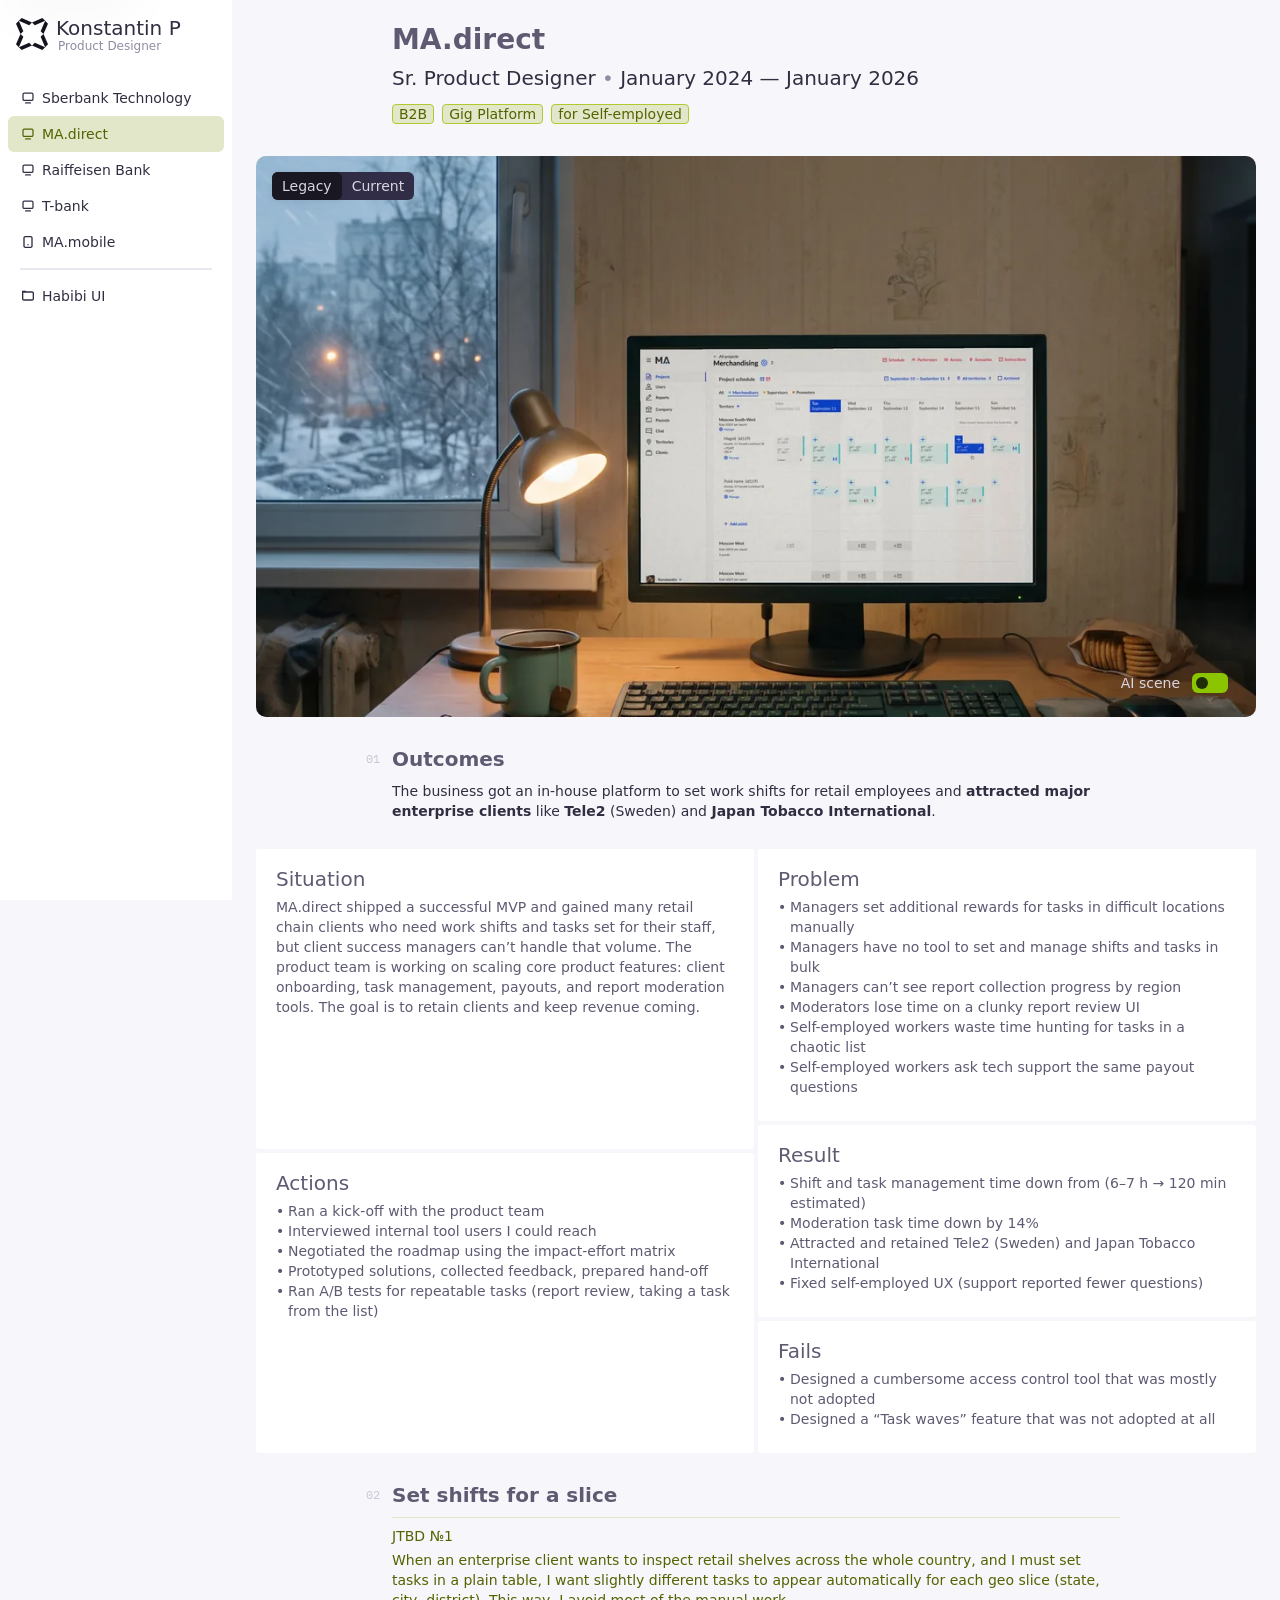
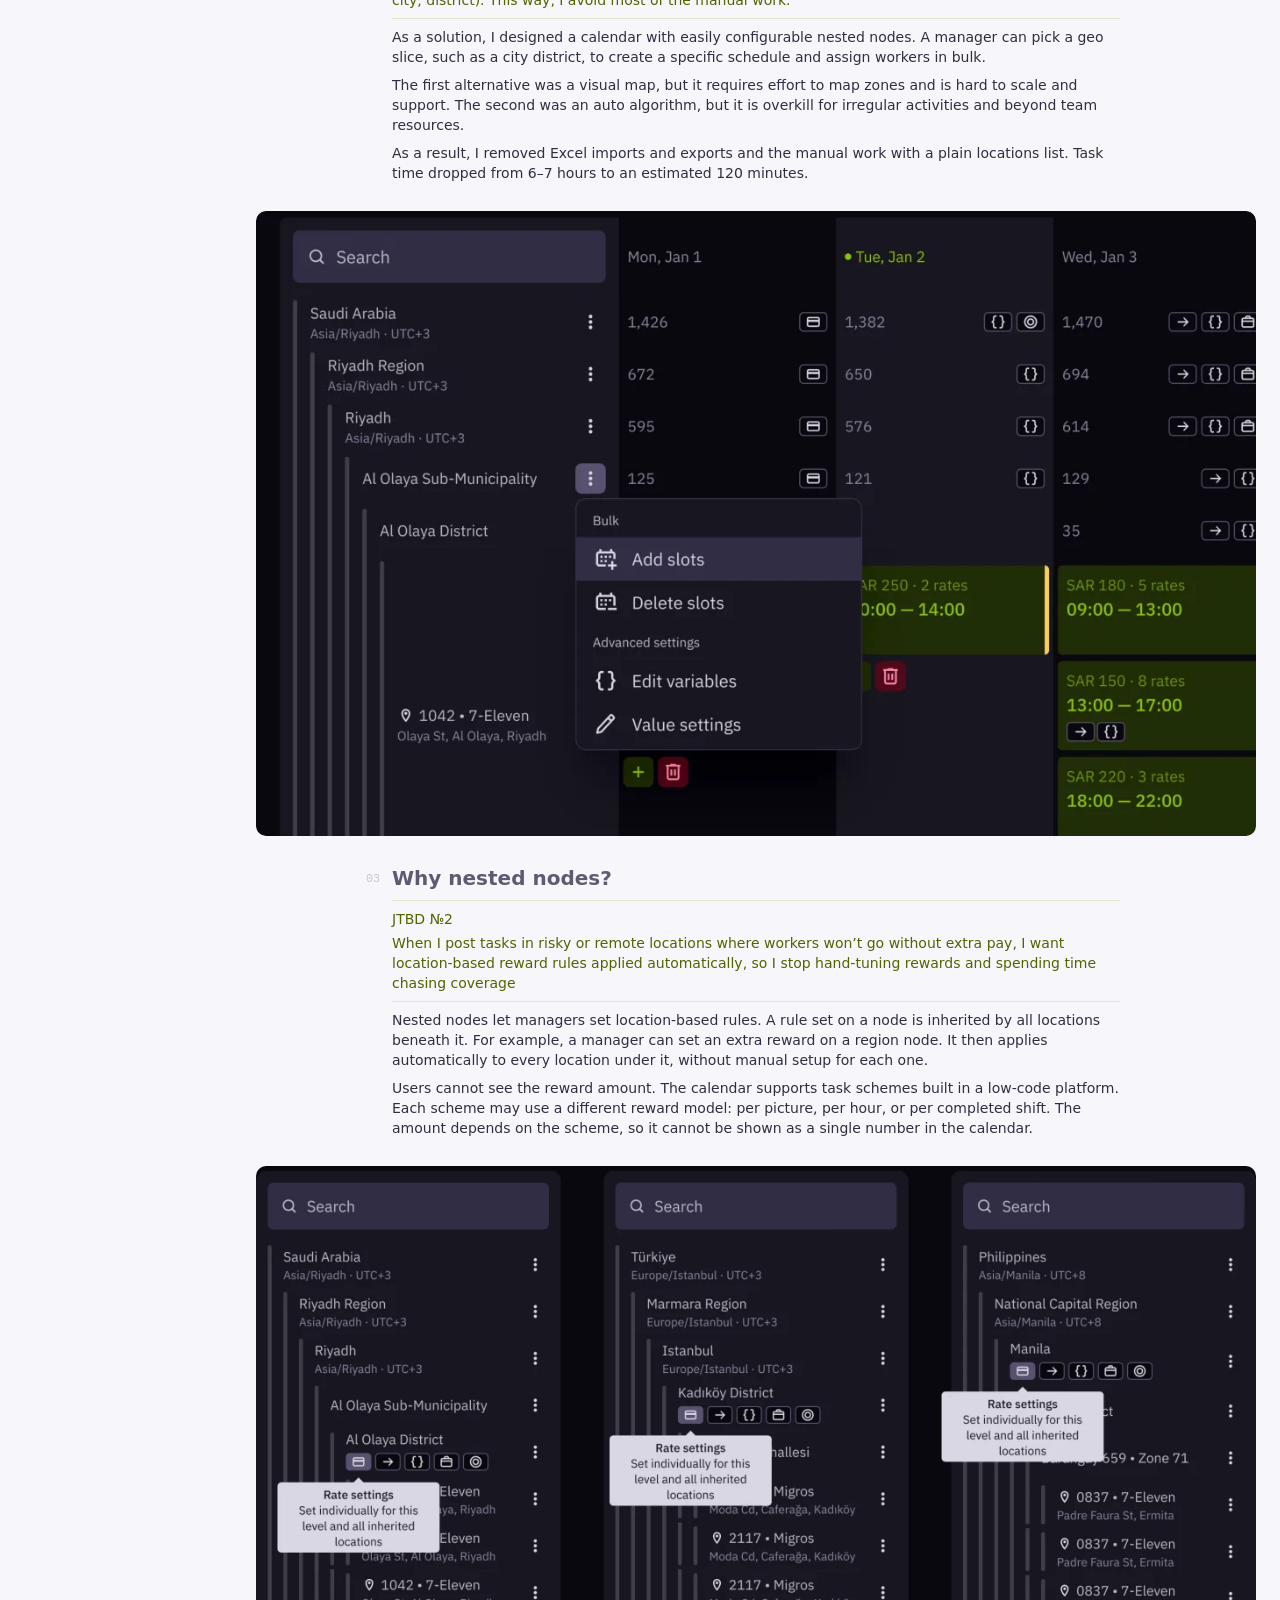
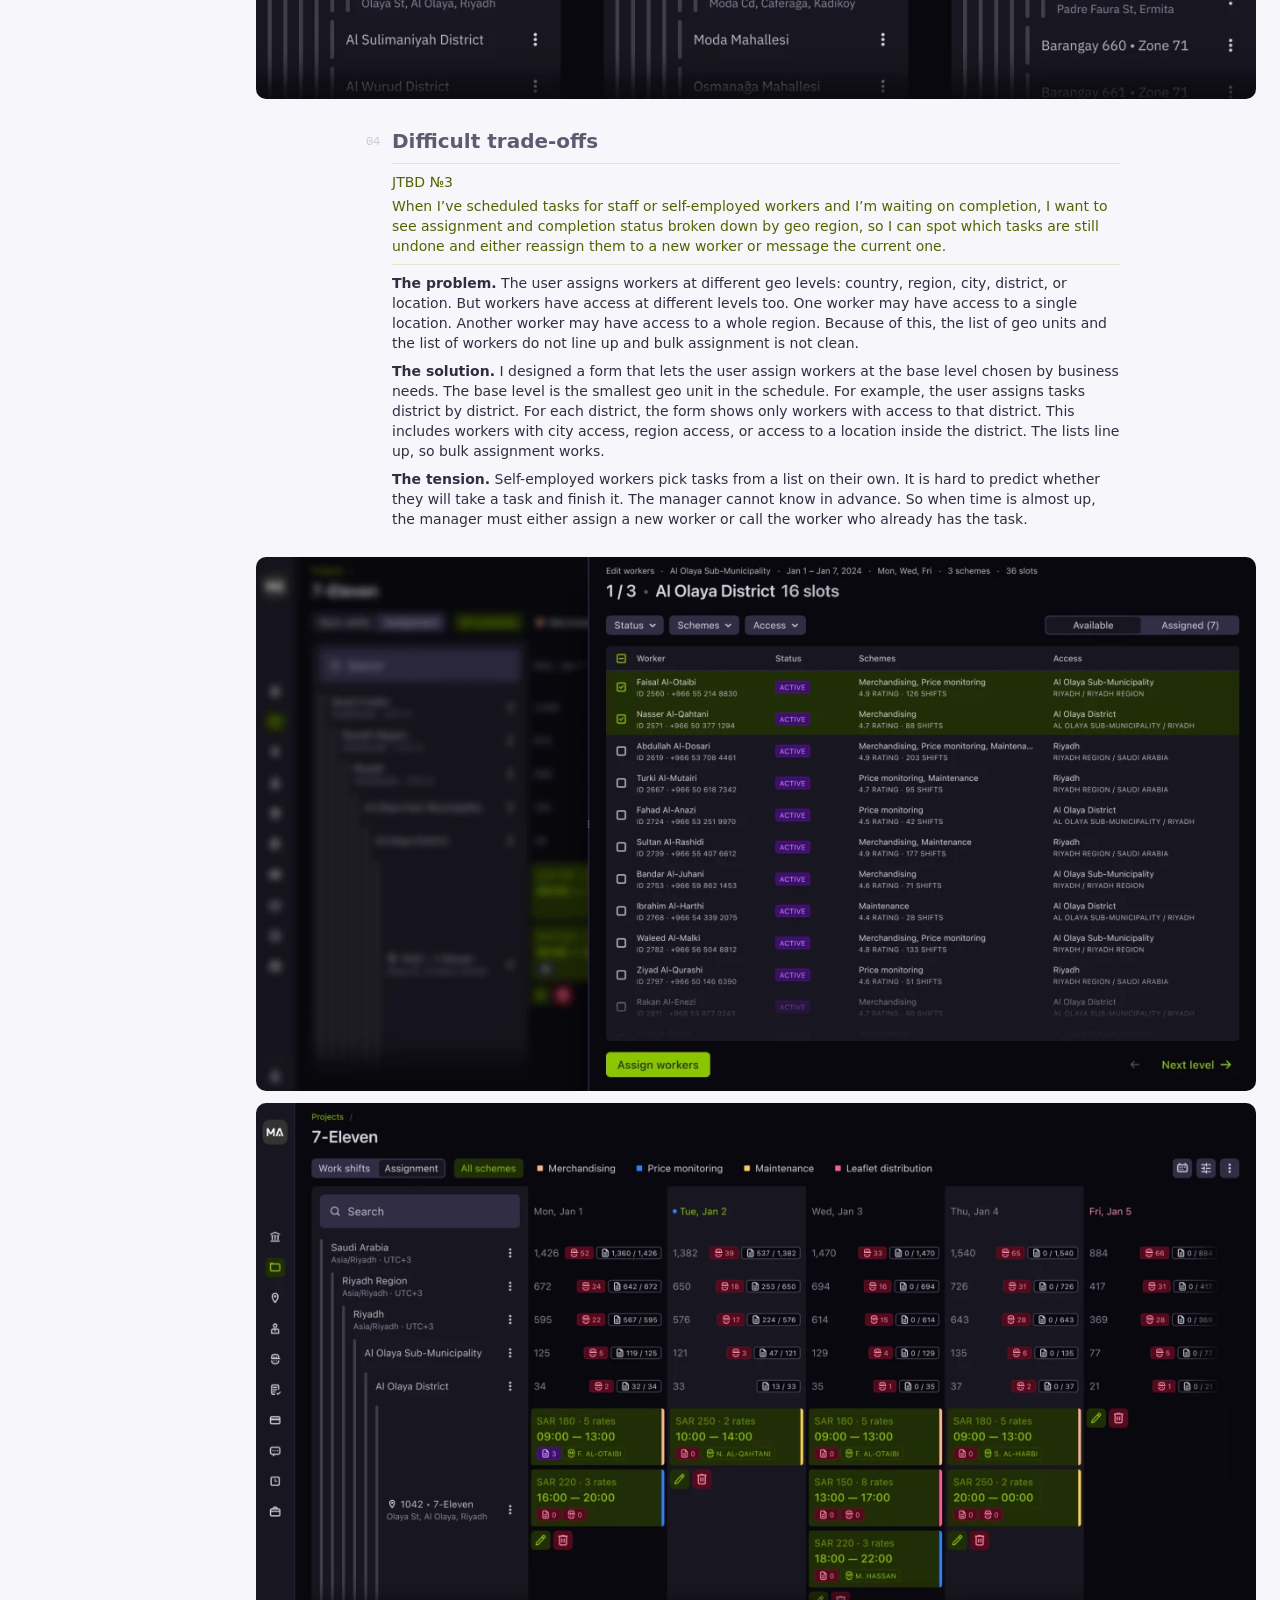
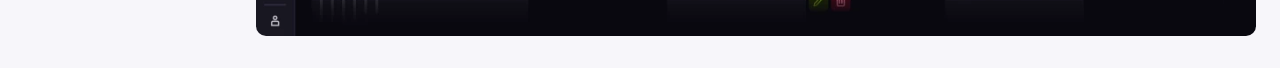
==== commit b0eb5be4: "levels-fix" ====
--- a/ma-direct/index.html
+++ b/ma-direct/index.html
@@ -196,7 +196,7 @@
           <span class="image-loader image-loader--spinner">
             <img class="media__image" src="../assets/img/ma-direct/levels-1140.webp" srcset="../assets/img/ma-direct/levels-1140.webp 1140w, ../assets/img/ma-direct/levels-2160.webp 2160w"
                  sizes="(max-width: 767.98px) calc(100vw - 48px), min(1140px, calc(100vw - 280px))"
-                 width="2160" height="1152" alt="Four location trees side by side, each set up with different levels: Saudi Arabia, Riyadh Region, Riyadh, Al Olaya Sub-Municipality and Al Olaya District down to a 7-Eleven store, with a Rate settings tooltip, set individually for this slice; Türkiye, Marmara Region, Istanbul, Kadıköy District and Caferağa Mahallesi down to a Migros store; the Philippines, National Capital Region, Manila, Ermita District and Barangay 659 down to a 7-Eleven; and Russia, Northwestern Federal District, Saint Petersburg and Tsentralny District down to a Pyaterochka store." loading="lazy" decoding="async">
+                 width="2160" height="1152" alt="Close-up of three location trees, each set up with different levels: Saudi Arabia down to 7-Eleven stores in Al Olaya District, Riyadh; Türkiye down to Migros stores in Kadıköy, Istanbul; and the Philippines down to 7-Eleven stores in Ermita, Manila. In each tree a node’s action bar is open with a Rate settings tooltip: set individually for this level and all inherited locations." loading="lazy" decoding="async">
           </span>
           <span class="visually-hidden">(opens full size)</span>
         </a>
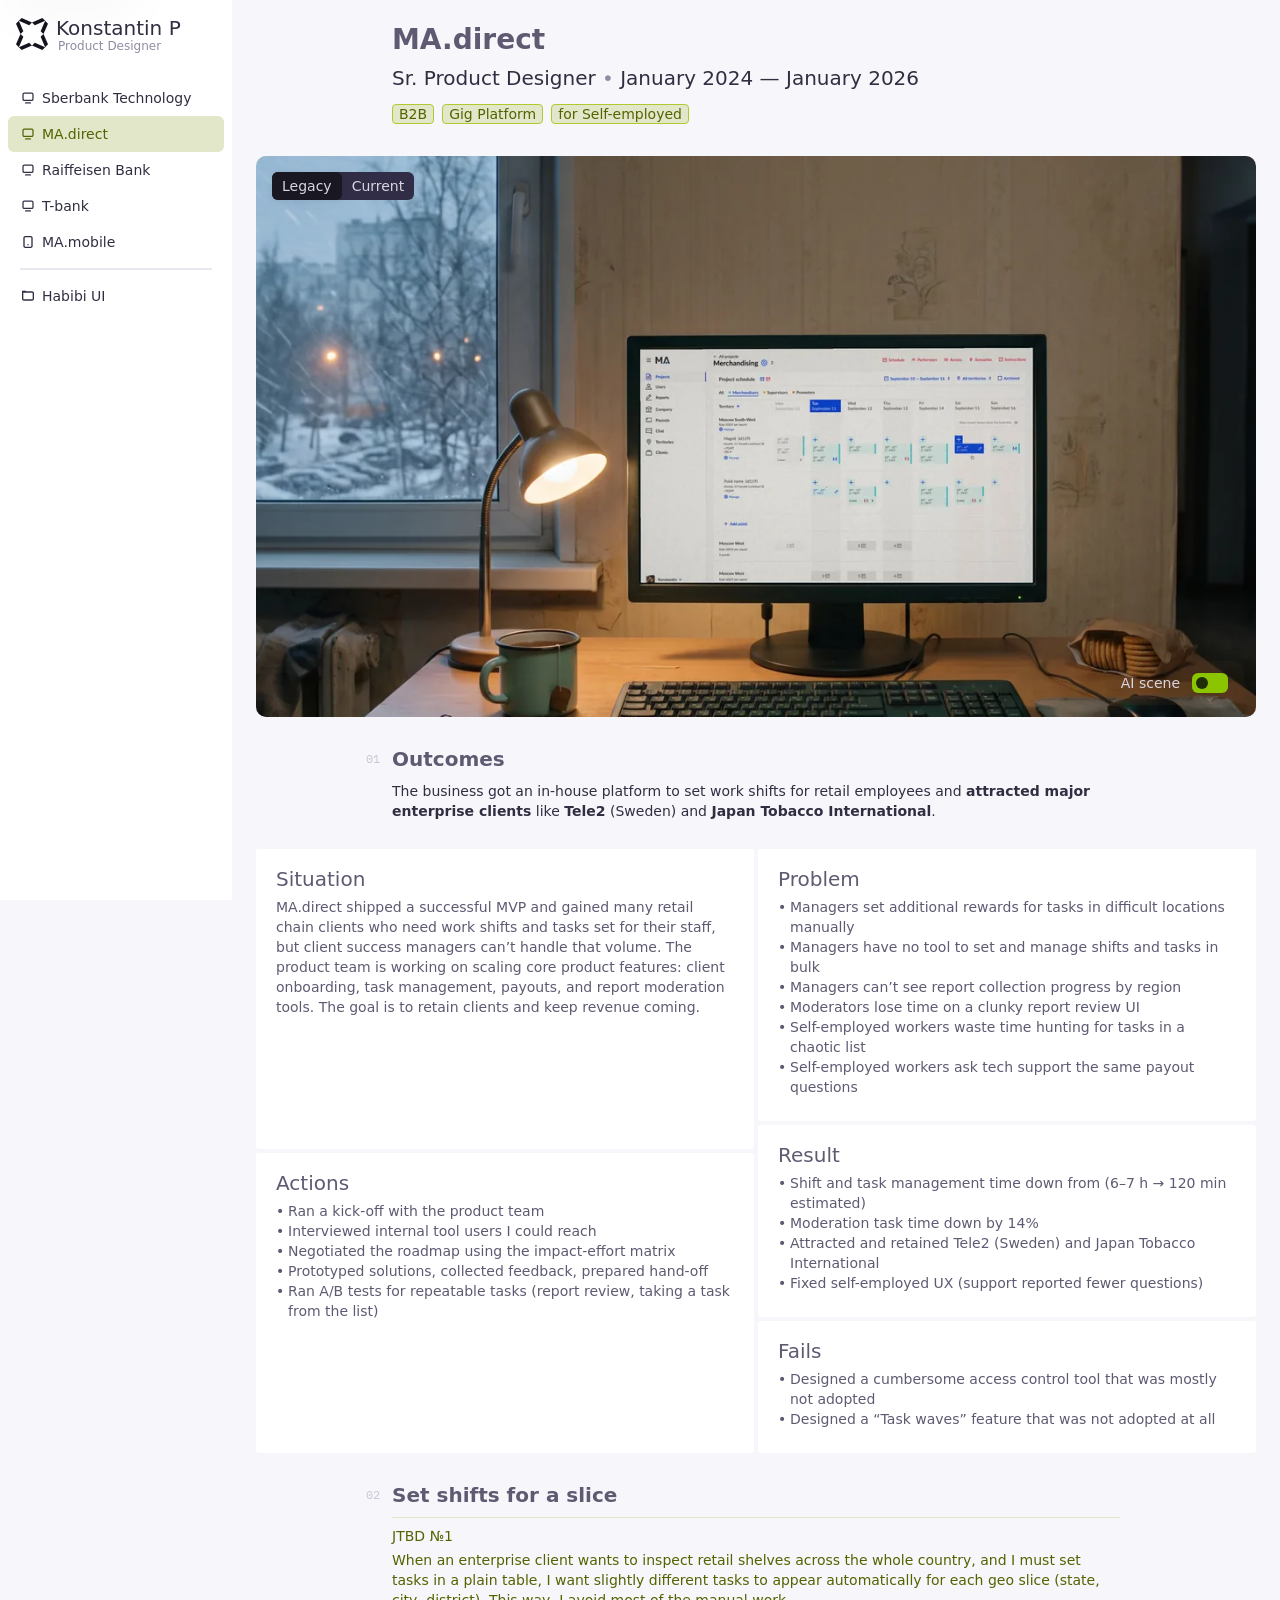
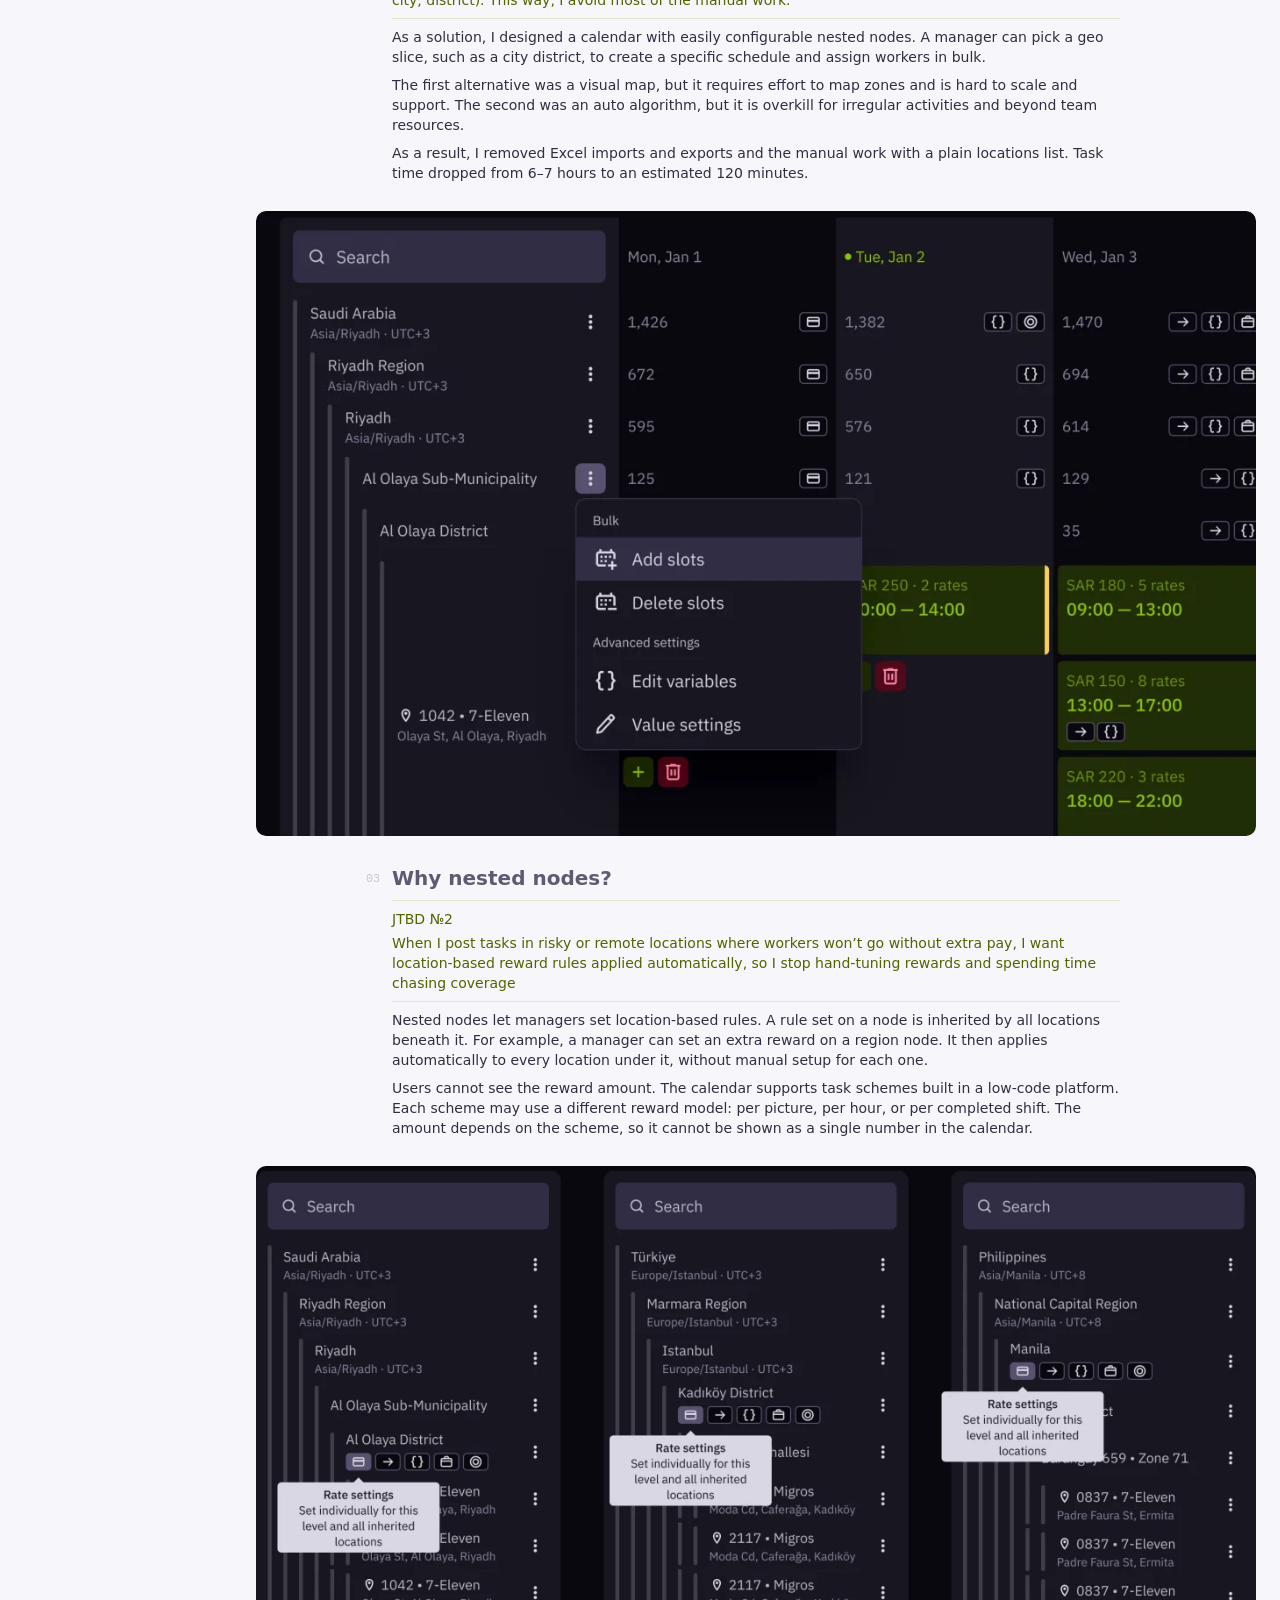
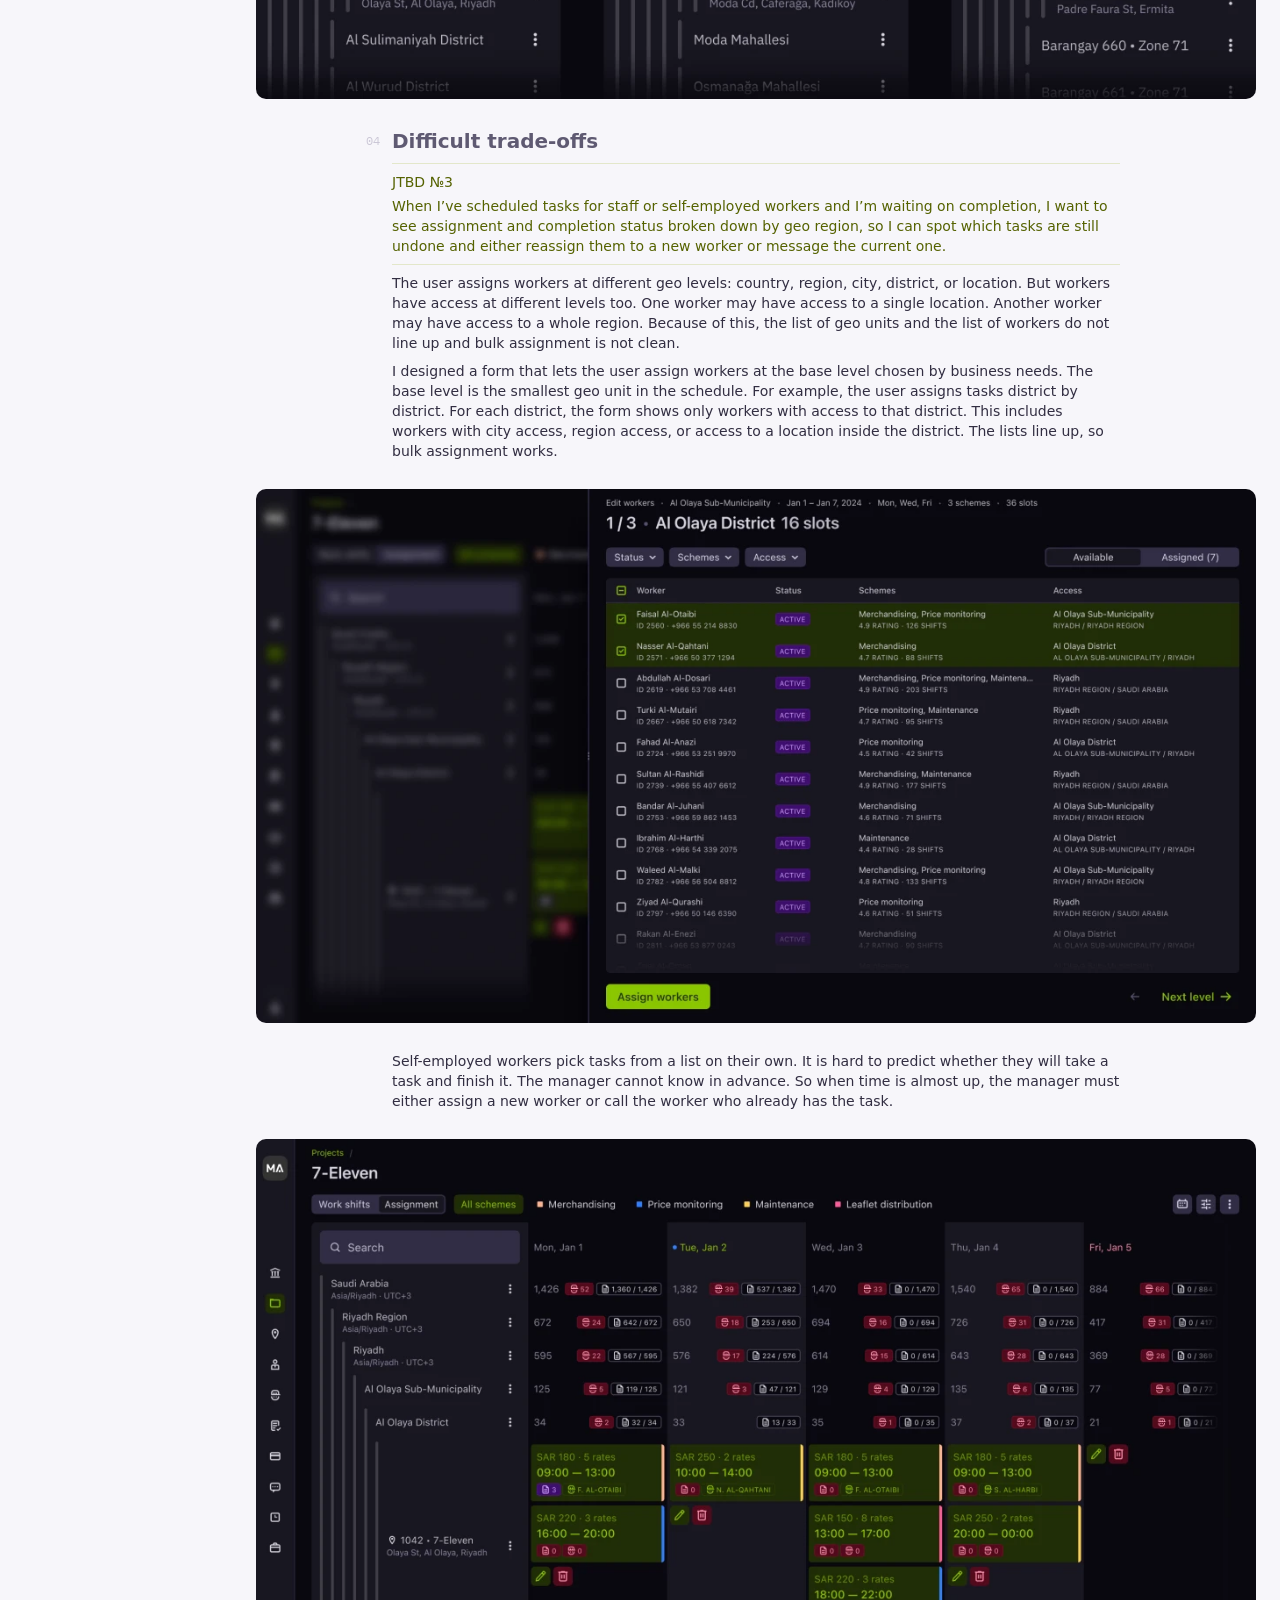
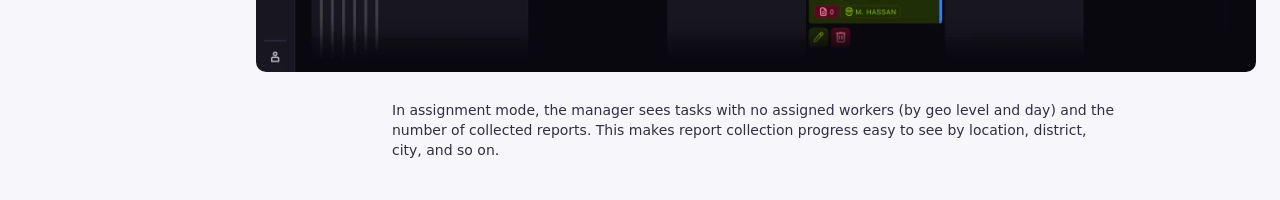
==== commit c3582ea4: "ma fix" ====
--- a/ma-direct/index.html
+++ b/ma-direct/index.html
@@ -209,9 +209,8 @@
           <p class="body-c-bold">JTBD №3</p>
           <p>When I’ve scheduled tasks for staff or self-employed workers and I’m waiting on completion, I want to see assignment and completion status broken down by geo region, so I can spot which tasks are still undone and either reassign them to a new worker or message the current one.</p>
         </div>
-        <p class="case-section__body body-c-regular"><strong>The problem.</strong> The user assigns workers at different geo levels: country, region, city, district, or location. But workers have access at different levels too. One worker may have access to a single location. Another worker may have access to a whole region. Because of this, the list of geo units and the list of workers do not line up and bulk assignment is not clean.</p>
-        <p class="case-section__body body-c-regular"><strong>The solution.</strong> I designed a form that lets the user assign workers at the base level chosen by business needs. The base level is the smallest geo unit in the schedule. For example, the user assigns tasks district by district. For each district, the form shows only workers with access to that district. This includes workers with city access, region access, or access to a location inside the district. The lists line up, so bulk assignment works.</p>
-        <p class="case-section__body body-c-regular"><strong>The tension.</strong> Self-employed workers pick tasks from a list on their own. It is hard to predict whether they will take a task and finish it. The manager cannot know in advance. So when time is almost up, the manager must either assign a new worker or call the worker who already has the task.</p>
+        <p class="case-section__body body-c-regular">The user assigns workers at different geo levels: country, region, city, district, or location. But workers have access at different levels too. One worker may have access to a single location. Another worker may have access to a whole region. Because of this, the list of geo units and the list of workers do not line up and bulk assignment is not clean.</p>
+        <p class="case-section__body body-c-regular">I designed a form that lets the user assign workers at the base level chosen by business needs. The base level is the smallest geo unit in the schedule. For example, the user assigns tasks district by district. For each district, the form shows only workers with access to that district. This includes workers with city access, region access, or access to a location inside the district. The lists line up, so bulk assignment works.</p>
       </section>
 
       <!-- === IMAGES ===
@@ -226,6 +225,14 @@
           </span>
           <span class="visually-hidden">(opens full size)</span>
         </a>
+      </figure>
+
+      <!-- === TEXT — a paragraph without a title or number === -->
+      <div class="paragraph">
+        <p class="case-section__body body-c-regular">Self-employed workers pick tasks from a list on their own. It is hard to predict whether they will take a task and finish it. The manager cannot know in advance. So when time is almost up, the manager must either assign a new worker or call the worker who already has the task.</p>
+      </div>
+
+      <figure class="media">
         <a class="media__link" href="../assets/img/ma-direct/assignment-calendar-2160.webp">
           <span class="image-loader image-loader--spinner">
             <img class="media__image" src="../assets/img/ma-direct/assignment-calendar-1140.webp" srcset="../assets/img/ma-direct/assignment-calendar-1140.webp 1140w, ../assets/img/ma-direct/assignment-calendar-2160.webp 2160w"
@@ -235,6 +242,11 @@
           <span class="visually-hidden">(opens full size)</span>
         </a>
       </figure>
+
+      <!-- === TEXT — a paragraph without a title or number === -->
+      <div class="paragraph">
+        <p class="case-section__body body-c-regular">In assignment mode, the manager sees tasks with no assigned workers (by geo level and day) and the number of collected reports. This makes report collection progress easy to see by location, district, city, and so on.</p>
+      </div>
 
       <!-- Add more sections above; numbers update automatically -->
     </main>
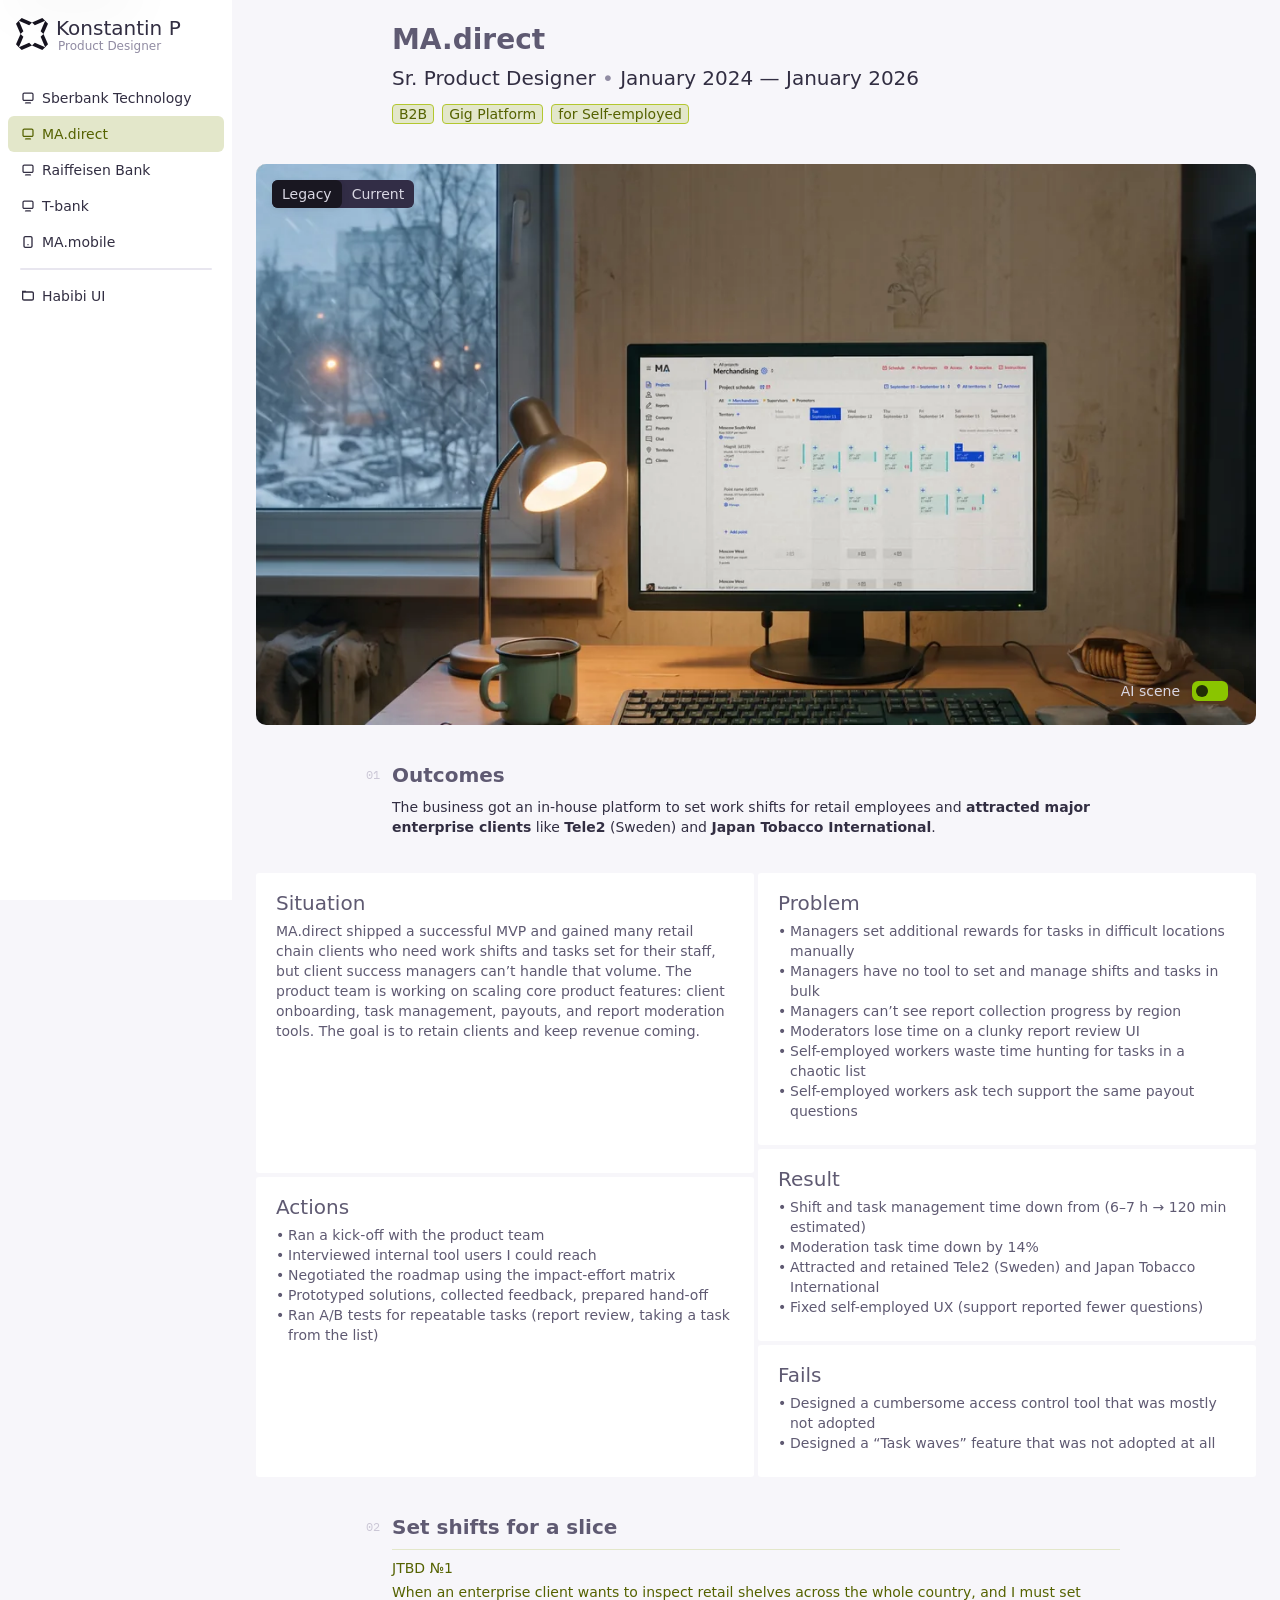
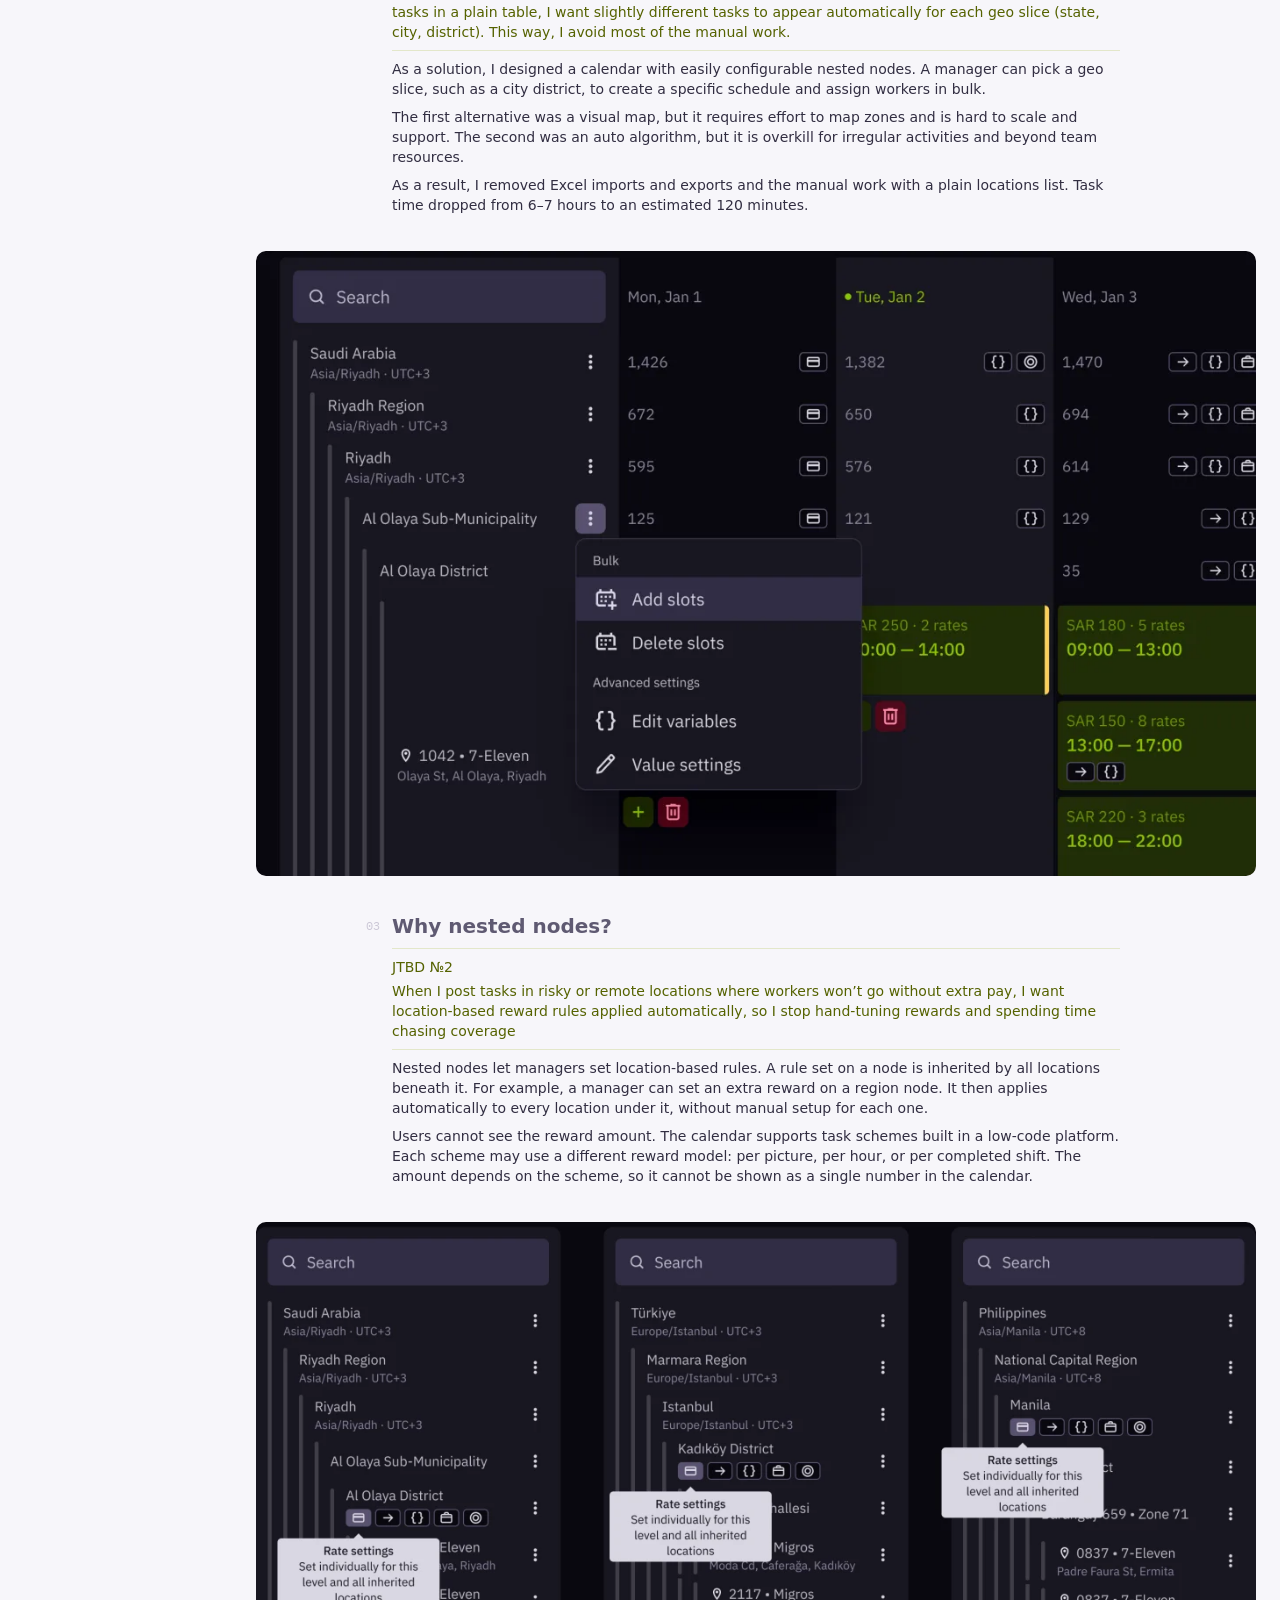
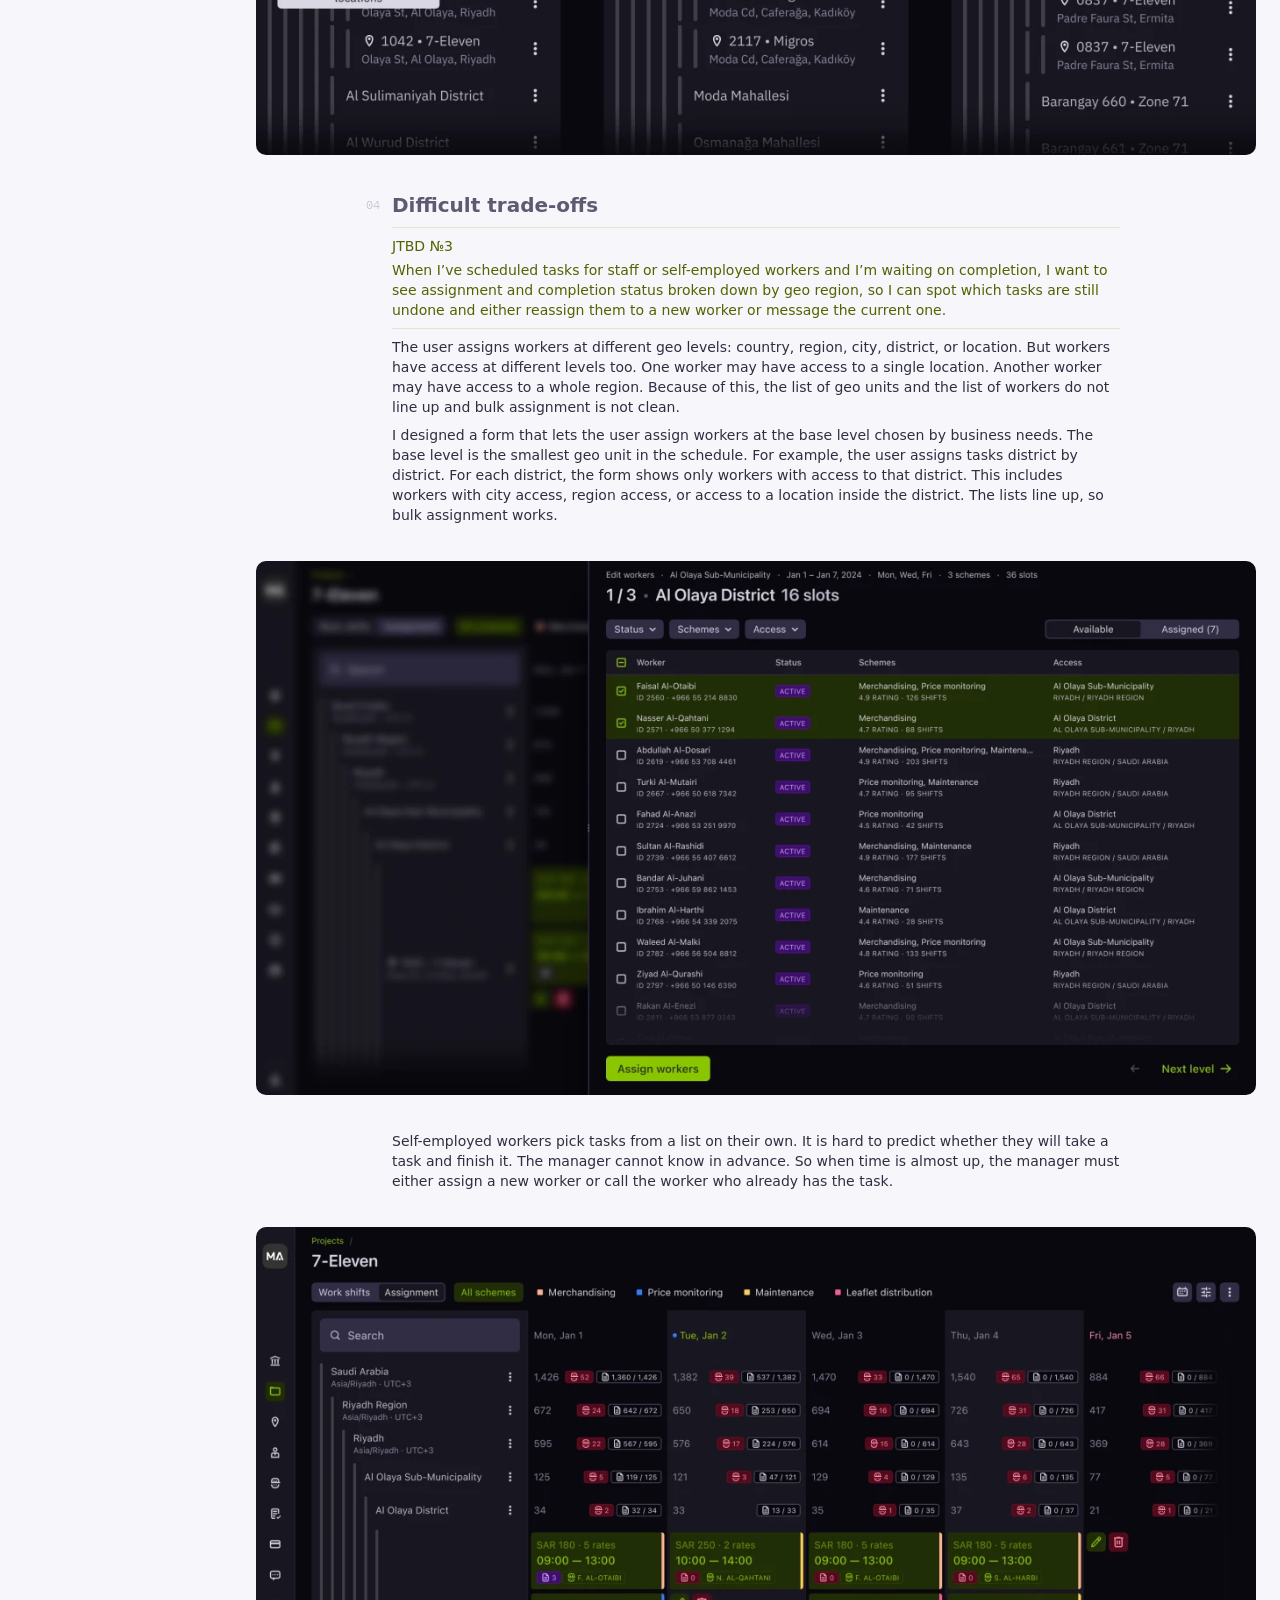
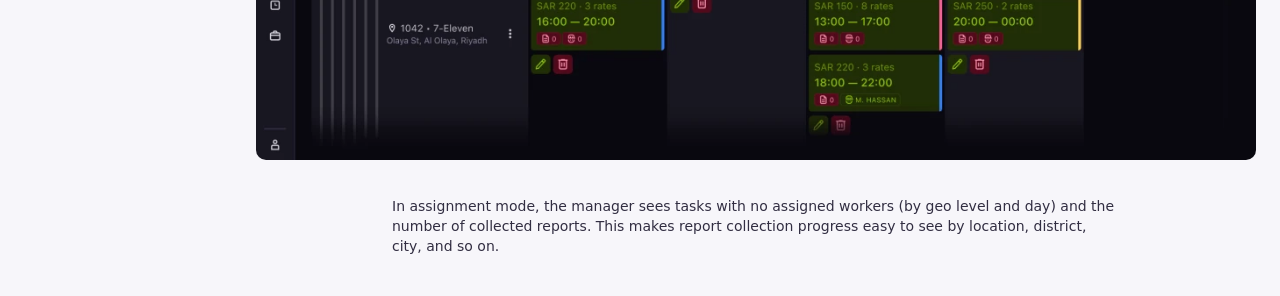
==== commit 2eb793da: "vert-space" ====
--- a/ma-direct/index.html
+++ b/ma-direct/index.html
@@ -42,7 +42,7 @@
     <script src="../assets/js/prefetch.js"></script>
 
     <!-- === PAGE CONTENT ===
-         Blocks stack top to bottom, 20px apart (vert-space), in the same
+         Blocks stack top to bottom, 28px apart (vert-space), in the same
          order as the Content frame in Figma. -->
     <main class="content" id="main">
       <!-- === HEADER: title · role • period · tags === -->
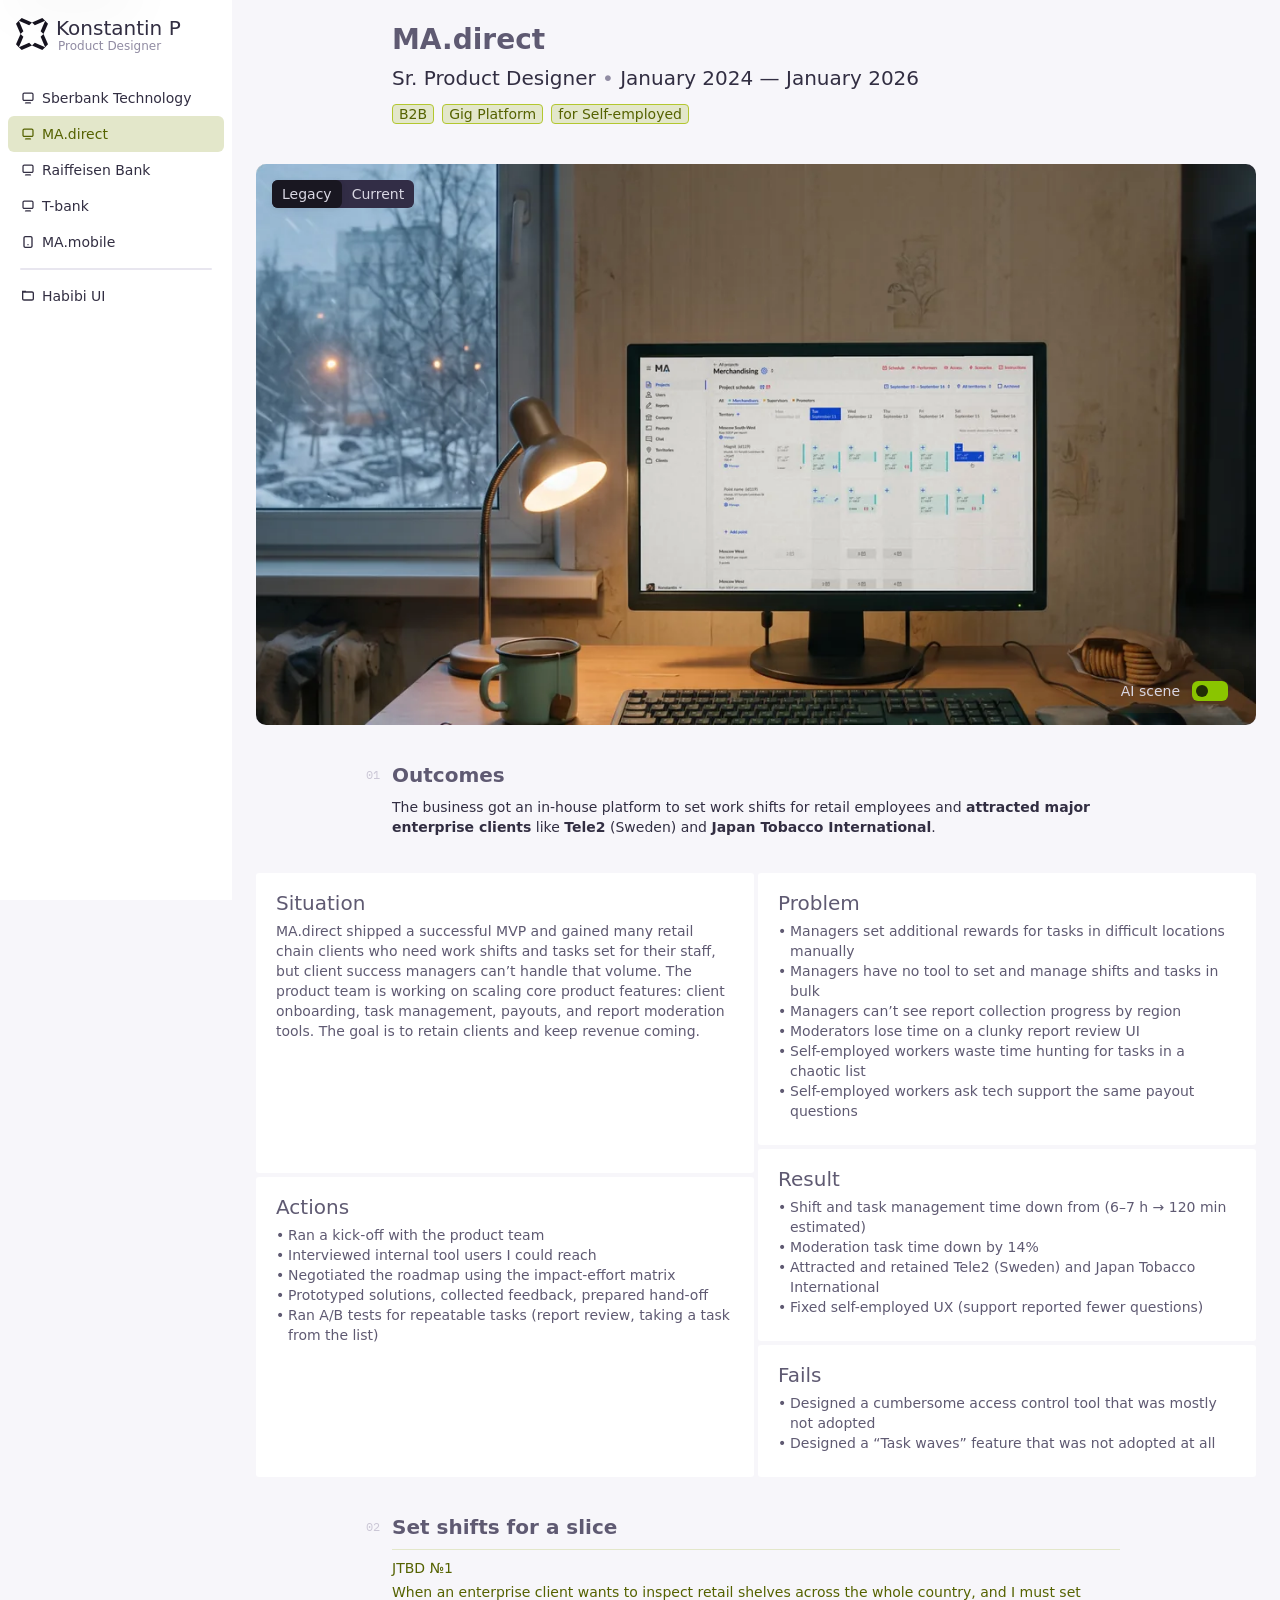
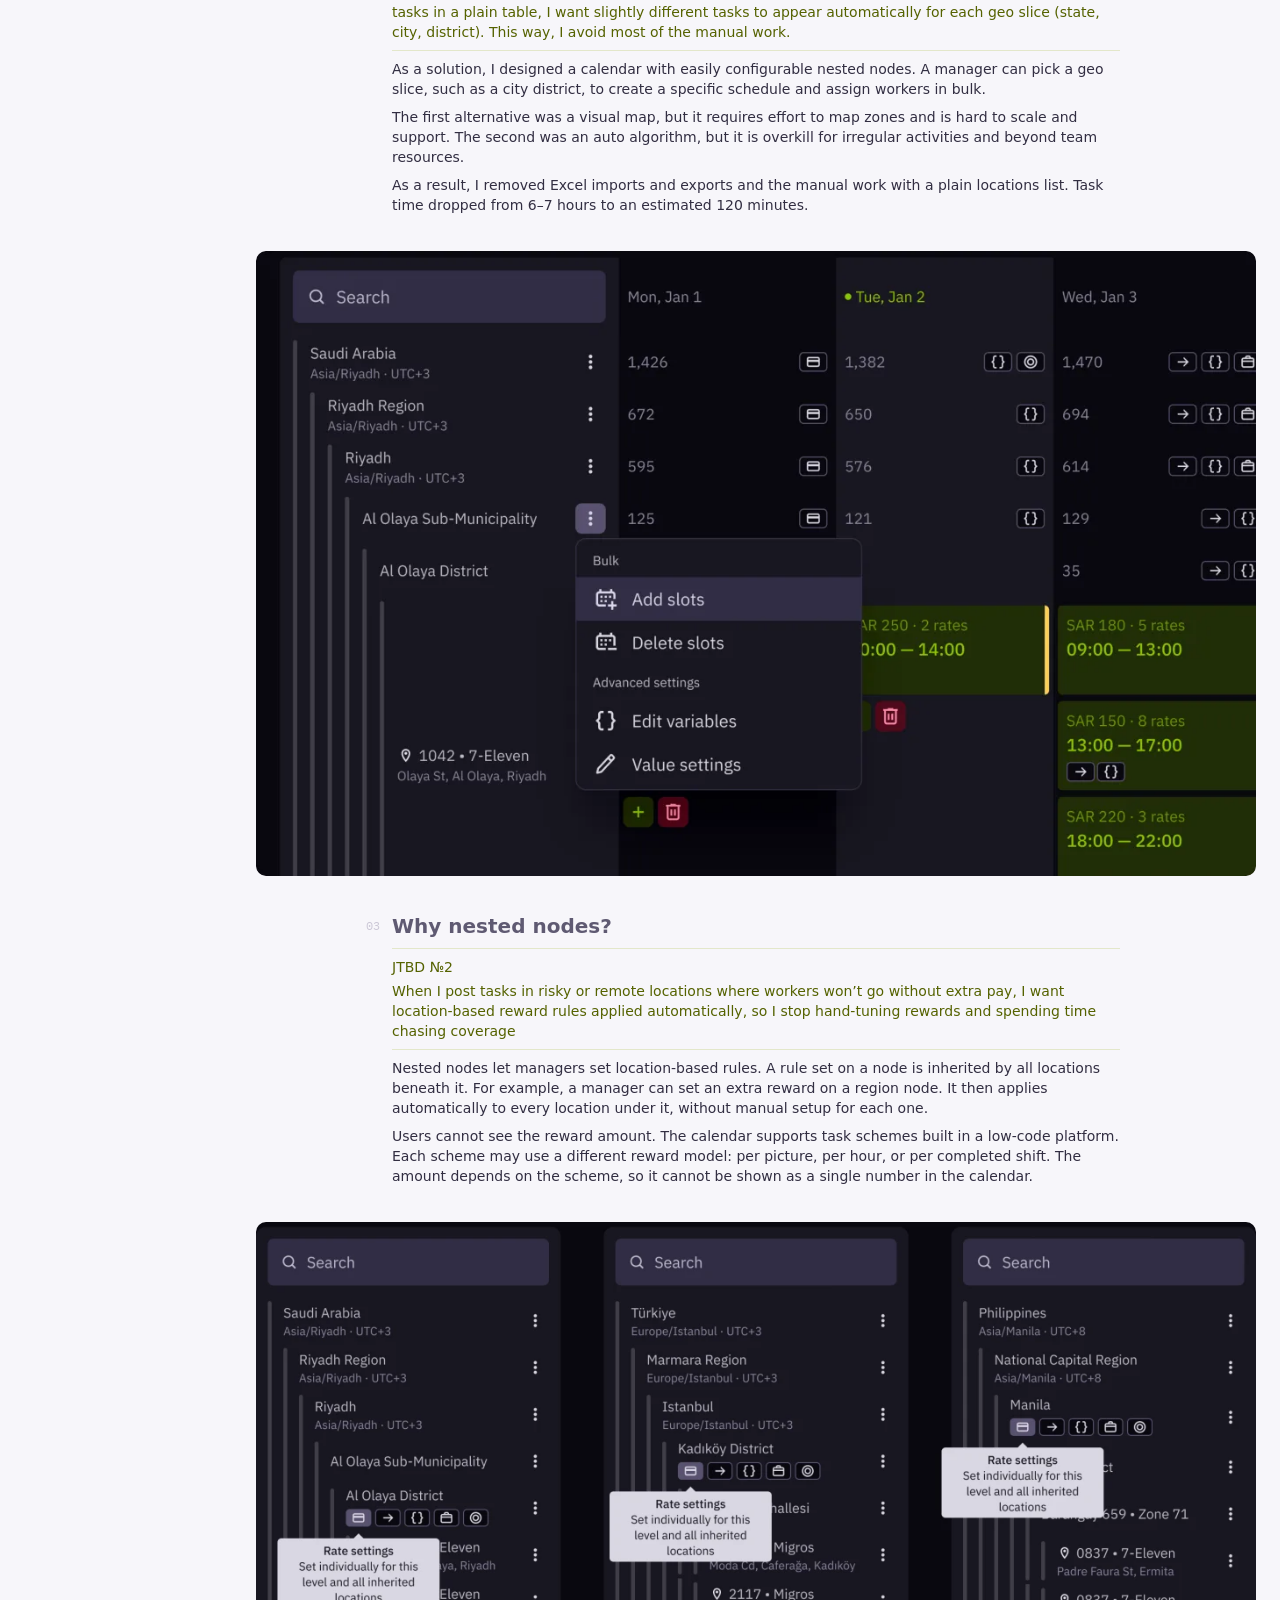
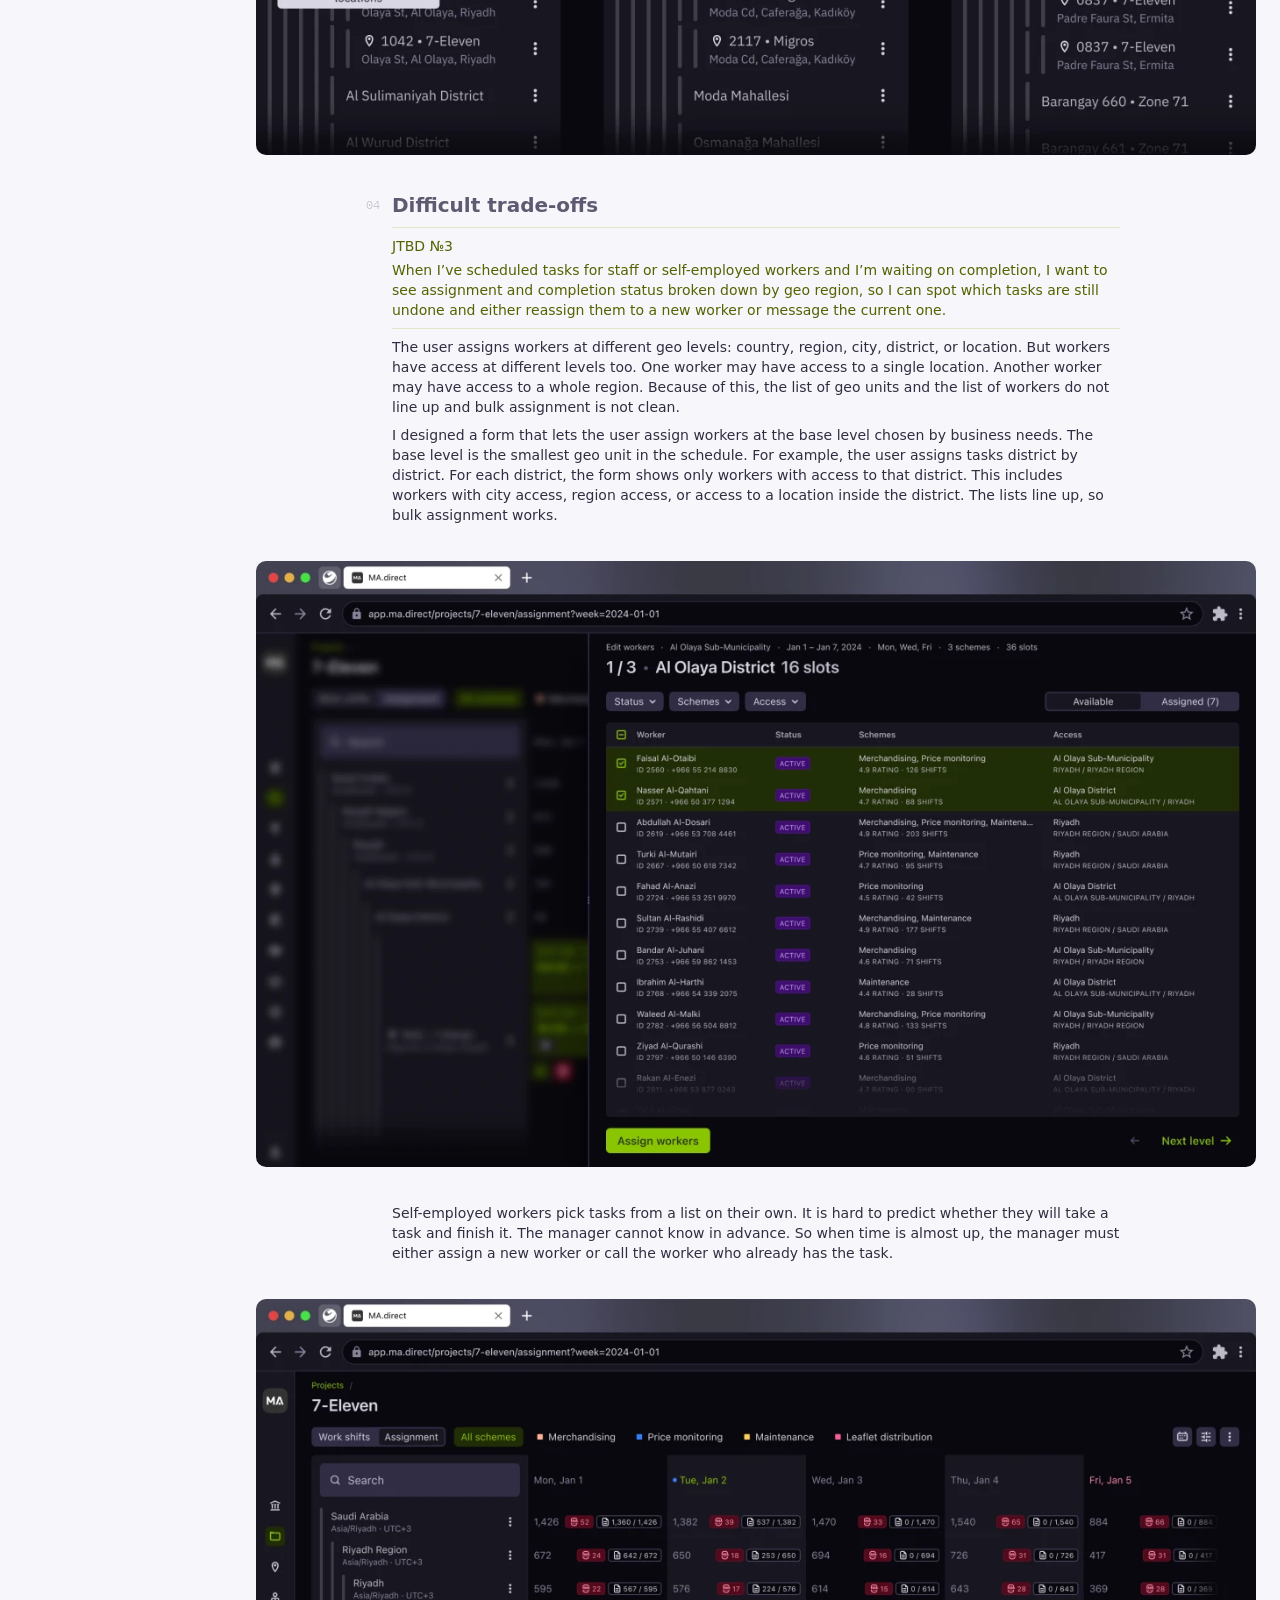
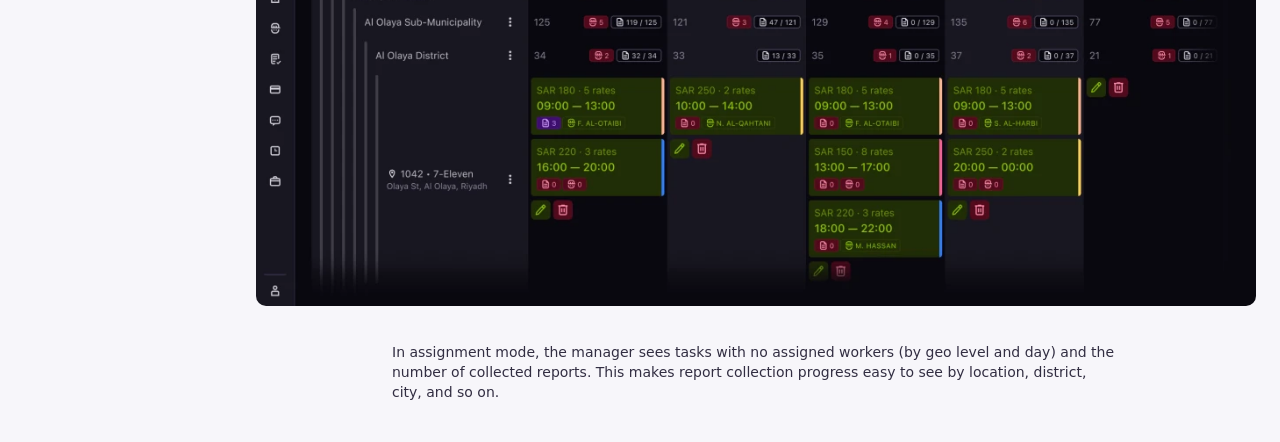
==== commit bdc2e42c: "fix" ====
--- a/ma-direct/index.html
+++ b/ma-direct/index.html
@@ -221,7 +221,7 @@
           <span class="image-loader image-loader--spinner">
             <img class="media__image" src="../assets/img/ma-direct/assignment-form-1140.webp" srcset="../assets/img/ma-direct/assignment-form-1140.webp 1140w, ../assets/img/ma-direct/assignment-form-2160.webp 2160w"
                  sizes="(max-width: 767.98px) calc(100vw - 48px), min(1140px, calc(100vw - 280px))"
-                 width="2160" height="1152" alt="The Edit workers form over the 7-Eleven shift planner, step 1 of 3 for Al Olaya District with 16 slots. A table lists only workers with access to this district — by district, sub-municipality, city or region — with their status, schemes, rating and shift count. Two workers are ticked, and the form has Status, Schemes and Access filters, Available and Assigned tabs, an Assign workers button and a Next level link." loading="lazy" decoding="async">
+                 width="2160" height="1308" alt="The Edit workers form in the MA.direct web app (app.ma.direct, 7-Eleven project, Assignment view), step 1 of 3 for Al Olaya District with 16 slots. A table lists only workers with access to this district — by district, sub-municipality, city or region — with their status, schemes, rating and shift count. Two workers are ticked, and the form has Status, Schemes and Access filters, Available and Assigned tabs, an Assign workers button and a Next level link." loading="lazy" decoding="async">
           </span>
           <span class="visually-hidden">(opens full size)</span>
         </a>
@@ -237,7 +237,7 @@
           <span class="image-loader image-loader--spinner">
             <img class="media__image" src="../assets/img/ma-direct/assignment-calendar-1140.webp" srcset="../assets/img/ma-direct/assignment-calendar-1140.webp 1140w, ../assets/img/ma-direct/assignment-calendar-2160.webp 2160w"
                  sizes="(max-width: 767.98px) calc(100vw - 48px), min(1140px, calc(100vw - 280px))"
-                 width="2160" height="1152" alt="The 7-Eleven project in Assignment view: a location tree from Saudi Arabia down to store 1042 on Olaya St, with daily counts per level for Mon, Jan 1 to Fri, Jan 5 showing assigned and completed tasks. Shift cards show pay, hours and the assigned worker, such as SAR 180 · 5 rates, 09:00 — 13:00, F. Al-Otaibi." loading="lazy" decoding="async">
+                 width="2160" height="1308" alt="The 7-Eleven project in Assignment view in the MA.direct web app: a location tree from Saudi Arabia down to store 1042 on Olaya St, with daily counts per level for Mon, Jan 1 to Fri, Jan 5 showing open tasks and collected reports. Shift cards show pay, hours and the assigned worker, such as SAR 180 · 5 rates, 09:00 — 13:00, F. Al-Otaibi." loading="lazy" decoding="async">
           </span>
           <span class="visually-hidden">(opens full size)</span>
         </a>
--- a/assets/css/site.css
+++ b/assets/css/site.css
@@ -32,13 +32,12 @@
 @import url("site/media.css");             /* image blocks, video, images side by side */
 @import url("site/toggle-media.css");      /* Legacy vs Current: four images, segments + a switch */
 @import url("site/arrow.css");             /* the down arrow between before / after */
-@import url("site/reflection-cards.css");  /* Problem, Hard work, Smart work… */
+@import url("site/reflection-cards.css");  /* Situation, Actions, Problem, Result, Fails */
 
 /* Components */
 @import url("site/button.css");            /* habibi button, all variants */
 @import url("site/switch.css");            /* habibi switch */
 @import url("site/segment.css");           /* habibi segment-group */
-@import url("site/cta-banner.css");        /* picture strip with a button ("Explore my Figma") */
 @import url("site/image-loader.css");      /* grey pulsing placeholder while images load */
 @import url("site/tag.css");               /* habibi tag */
 
